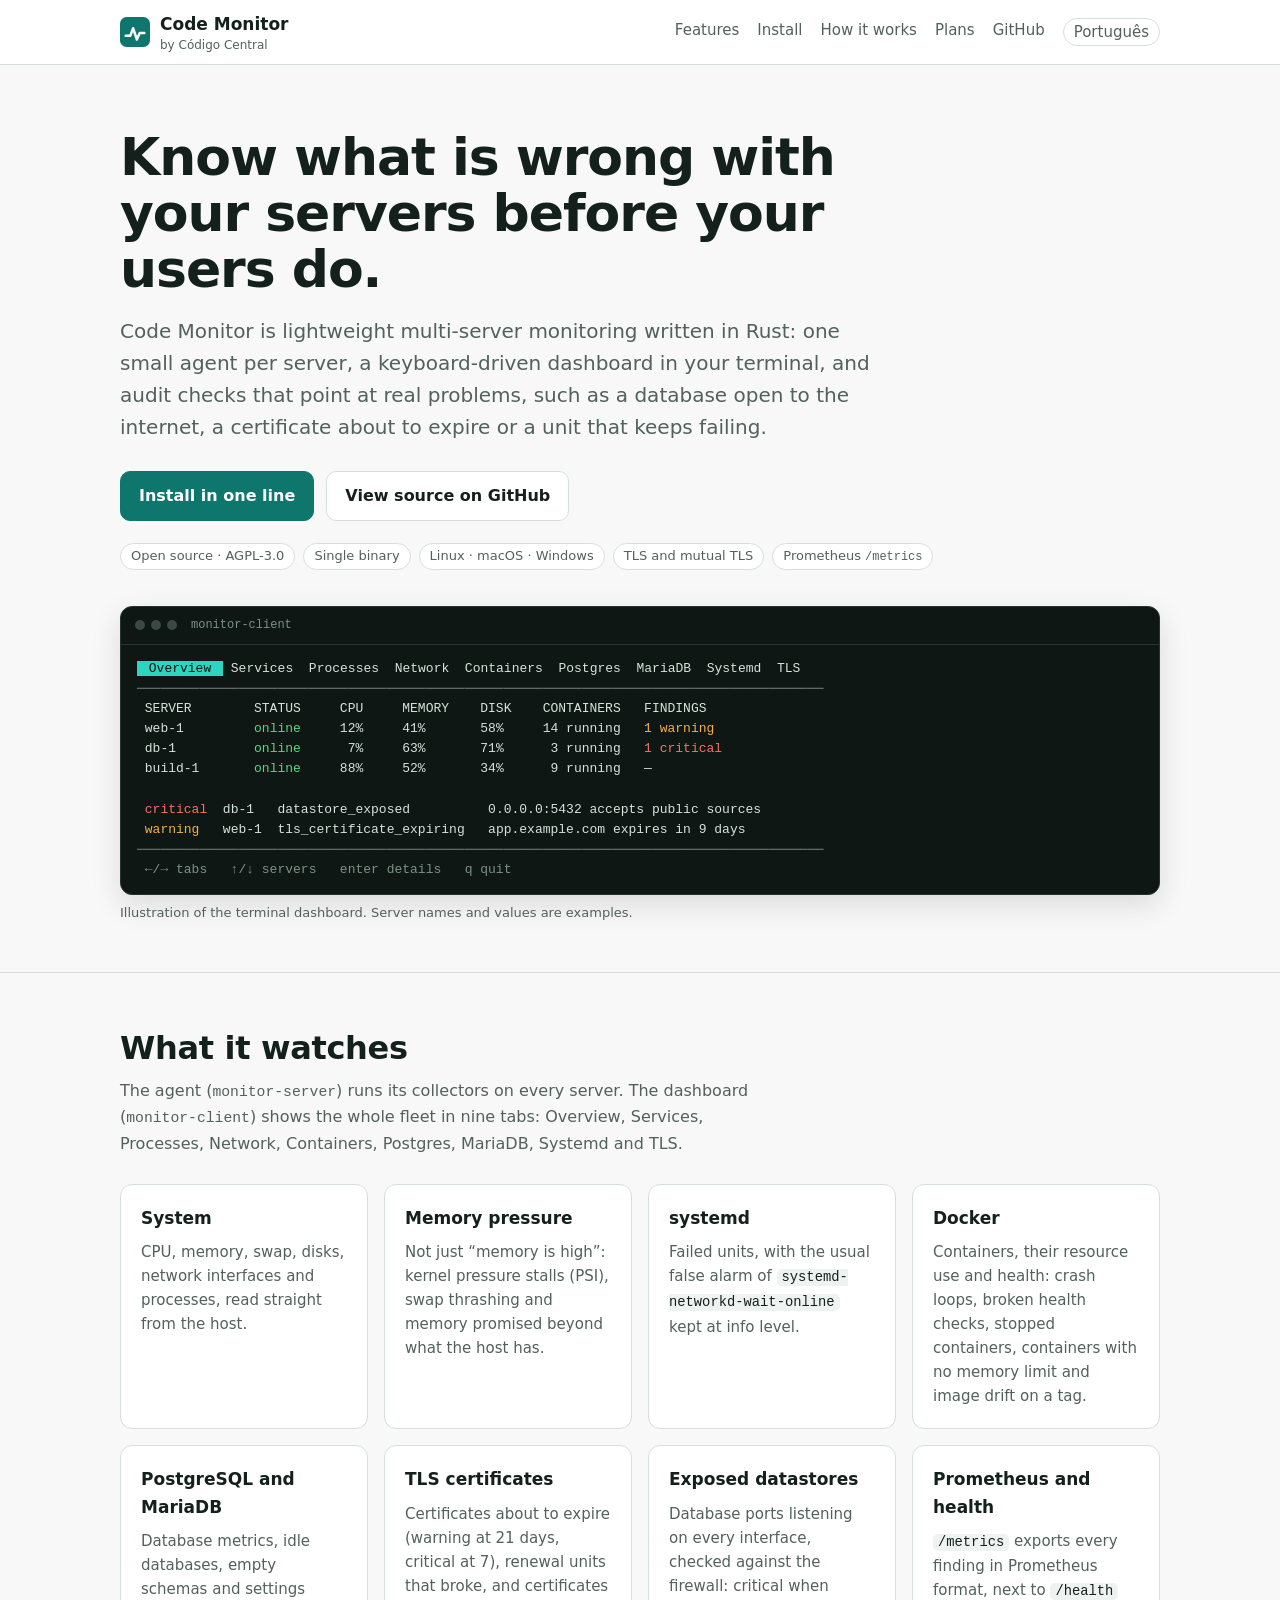
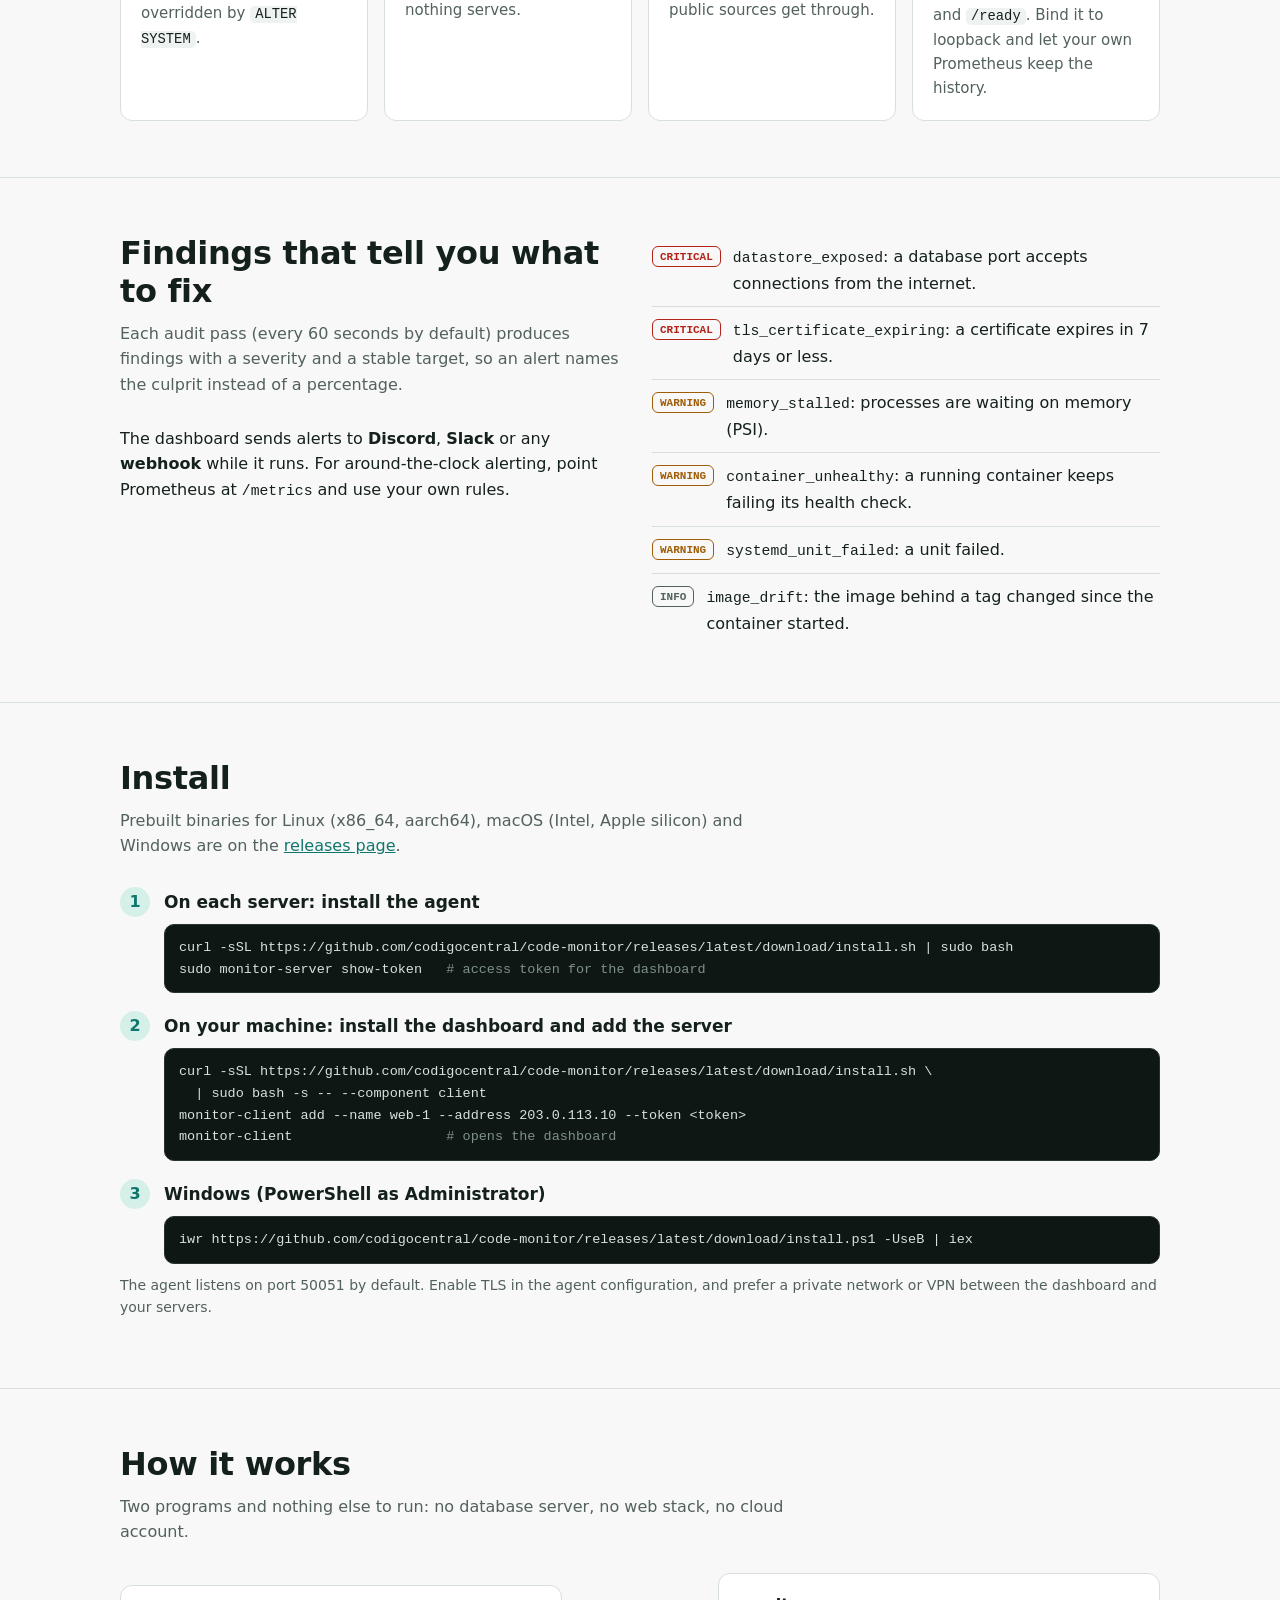
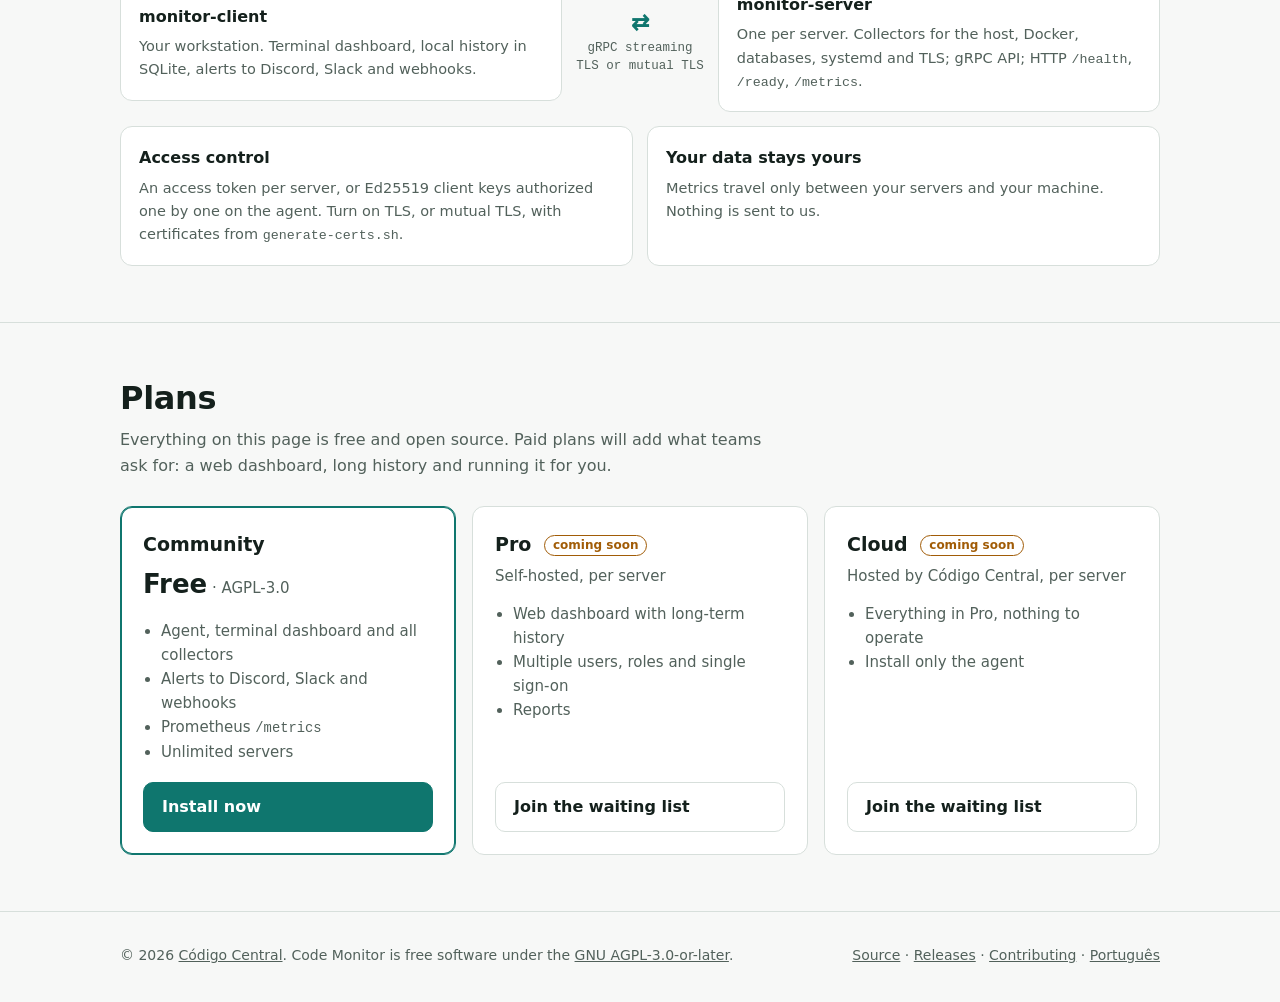
==== site/index.html @ 9bd87743 "Sync from internal repository (8654f17)" ====
<!doctype html>
<html lang="en">
<head>
<meta charset="utf-8">
<meta name="viewport" content="width=device-width, initial-scale=1">
<title>Code Monitor: lightweight server monitoring in Rust</title>
<meta name="description" content="One small Rust agent per server, a keyboard-driven dashboard in your terminal, and audit checks that point at real problems: exposed databases, expiring certificates, failed units, image drift. Open source under AGPL-3.0.">
<link rel="canonical" href="https://codemonitor.codigocentral.com.br/">
<link rel="alternate" hreflang="en" href="https://codemonitor.codigocentral.com.br/">
<link rel="alternate" hreflang="pt-BR" href="https://codemonitor.codigocentral.com.br/pt/">
<meta property="og:title" content="Code Monitor">
<meta property="og:description" content="Lightweight multi-server monitoring built in Rust. Open source (AGPL-3.0).">
<meta property="og:url" content="https://codemonitor.codigocentral.com.br/">
<meta name="color-scheme" content="light dark">
<link rel="icon" href="data:image/svg+xml,%3Csvg xmlns='http://www.w3.org/2000/svg' viewBox='0 0 32 32'%3E%3Crect width='32' height='32' rx='7' fill='%230f766e'/%3E%3Cpath d='M6 20h5l3-8 4 12 3-7h5' fill='none' stroke='white' stroke-width='2.6' stroke-linecap='round' stroke-linejoin='round'/%3E%3C/svg%3E">
<style>
:root{
  --bg:#f7f8f7;--surface:#ffffff;--surface-2:#eef2f0;--text:#14201c;--muted:#52615b;
  --line:#d7dfdb;--accent:#0f766e;--accent-ink:#ffffff;--accent-soft:#d5efe9;
  --warn:#a15c07;--crit:#b42318;--ok:#15803d;
  --term-bg:#0f1714;--term-text:#d5e3dc;--term-dim:#7d9188;--term-line:#26352f;
  --radius:12px;--max:1080px;
  --mono:ui-monospace,"SFMono-Regular","JetBrains Mono","Cascadia Code",Menlo,Consolas,monospace;
  --sans:system-ui,-apple-system,"Segoe UI",Roboto,"Helvetica Neue",Arial,sans-serif;
}
@media (prefers-color-scheme:dark){
  :root{
    --bg:#0c1210;--surface:#121b18;--surface-2:#17221e;--text:#e3ece8;--muted:#9aaba4;
    --line:#26332e;--accent:#2dd4bf;--accent-ink:#06201b;--accent-soft:#123630;
    --warn:#f5b04a;--crit:#f97066;--ok:#4ade80;
    --term-bg:#070b0a;--term-line:#1d2925;
  }
}
*{box-sizing:border-box}
html{scroll-behavior:smooth}
@media (prefers-reduced-motion:reduce){html{scroll-behavior:auto}}
body{margin:0;background:var(--bg);color:var(--text);font:16px/1.6 var(--sans);-webkit-font-smoothing:antialiased}
a{color:var(--accent)}
a:focus-visible,button:focus-visible{outline:3px solid var(--accent);outline-offset:3px;border-radius:6px}
.skip{position:absolute;left:-9999px}
.skip:focus{left:16px;top:12px;background:var(--surface);padding:8px 12px;border-radius:8px;z-index:10}
.wrap{max-width:var(--max);margin:0 auto;padding:0 20px}
header.top{border-bottom:1px solid var(--line);background:var(--surface)}
header.top .wrap{display:flex;align-items:center;gap:20px;min-height:64px;flex-wrap:wrap}
.brand{display:flex;align-items:center;gap:10px;font-weight:700;color:var(--text);text-decoration:none;font-size:17px}
.brand svg{flex:none}
.brand small{display:block;font-weight:500;color:var(--muted);font-size:12px;line-height:1.2}
nav.main{margin-left:auto;display:flex;gap:18px;flex-wrap:wrap;font-size:15px}
nav.main a{color:var(--muted);text-decoration:none}
nav.main a:hover{color:var(--text)}
nav.main a.lang{border:1px solid var(--line);border-radius:999px;padding:1px 10px}
.hero{padding-top:64px;padding-bottom:40px}
.hero h1{font-size:clamp(32px,5.2vw,52px);line-height:1.08;letter-spacing:-.02em;margin:0 0 18px;max-width:21ch}
.hero p.lead{font-size:clamp(17px,2.1vw,20px);color:var(--muted);max-width:60ch;margin:0 0 28px}
.cta{display:flex;gap:12px;flex-wrap:wrap;margin-bottom:22px}
.btn{display:inline-flex;align-items:center;gap:8px;padding:11px 18px;border-radius:10px;font-weight:600;text-decoration:none;border:1px solid var(--line);color:var(--text);background:var(--surface)}
.btn.primary{background:var(--accent);border-color:var(--accent);color:var(--accent-ink)}
.chips{display:flex;gap:8px;flex-wrap:wrap;list-style:none;padding:0;margin:0}
.chips li{font-size:13px;color:var(--muted);border:1px solid var(--line);border-radius:999px;padding:2px 10px;background:var(--surface)}
.term{background:var(--term-bg);color:var(--term-text);border-radius:var(--radius);border:1px solid var(--term-line);font:13px/1.55 var(--mono);overflow:hidden;margin:36px 0 8px;box-shadow:0 10px 30px rgba(0,0,0,.12)}
.term .bar{display:flex;gap:6px;align-items:center;padding:9px 14px;border-bottom:1px solid var(--term-line);color:var(--term-dim);font-size:12px}
.term .bar i{width:10px;height:10px;border-radius:50%;background:#3a4943;display:inline-block}
.term .bar span{margin-left:8px}
.term pre{margin:0;padding:14px 16px;overflow-x:auto;white-space:pre}
.term .t-on{color:#0c1210;background:#2dd4bf;padding:0 4px}
.term .t-dim{color:var(--term-dim)}
.term .t-ok{color:#4ade80}.term .t-warn{color:#f5b04a}.term .t-crit{color:#f97066}
.caption{font-size:13px;color:var(--muted);margin:0 0 8px}
section{padding:56px 0;border-top:1px solid var(--line)}
section h2{font-size:clamp(24px,3.2vw,32px);line-height:1.2;margin:0 0 10px;letter-spacing:-.01em}
section p.intro{color:var(--muted);max-width:66ch;margin:0 0 28px}
.grid{display:grid;grid-template-columns:repeat(auto-fit,minmax(230px,1fr));gap:16px}
.card{background:var(--surface);border:1px solid var(--line);border-radius:var(--radius);padding:20px}
.card h3{margin:0 0 8px;font-size:17px}
.card p{margin:0;color:var(--muted);font-size:15px}
.card ul{margin:8px 0 0;padding-left:18px;color:var(--muted);font-size:15px}
code,kbd{font-family:var(--mono);font-size:.92em}
.card code{background:var(--surface-2);padding:1px 5px;border-radius:5px;color:var(--text)}
.two{display:grid;grid-template-columns:1fr 1fr;gap:24px;align-items:start}
@media (max-width:820px){.two{grid-template-columns:1fr}}
.list{margin:0;padding:0;list-style:none}
.list li{padding:10px 0;border-bottom:1px solid var(--line);display:flex;gap:12px}
.list li:last-child{border-bottom:0}
.sev{flex:none;font:600 11px/1.9 var(--mono);text-transform:uppercase;border-radius:6px;padding:0 7px;height:21px;margin-top:2px}
.sev.c{color:var(--crit);border:1px solid currentColor}
.sev.w{color:var(--warn);border:1px solid currentColor}
.sev.i{color:var(--muted);border:1px solid currentColor}
.steps{counter-reset:s;list-style:none;margin:0;padding:0;display:grid;gap:18px}
.steps li{counter-increment:s;position:relative;padding-left:44px;min-width:0}
.grid>*,.two>*,.arch>*,.plans>*{min-width:0}
.code,.term{max-width:100%}
.steps li::before{content:counter(s);position:absolute;left:0;top:0;width:30px;height:30px;border-radius:50%;background:var(--accent-soft);color:var(--accent);font-weight:700;display:grid;place-items:center}
.steps h3{margin:2px 0 8px;font-size:17px}
.code{background:var(--term-bg);color:var(--term-text);border-radius:10px;padding:12px 14px;font:13.5px/1.6 var(--mono);overflow-x:auto;white-space:pre;margin:0;border:1px solid var(--term-line)}
.code .c{color:var(--term-dim)}
.note{font-size:14px;color:var(--muted);margin-top:10px}
.arch{display:grid;grid-template-columns:1fr auto 1fr;gap:14px;align-items:center}
.arch .box{background:var(--surface);border:1px solid var(--line);border-radius:var(--radius);padding:18px}
.arch .box h3{margin:0 0 6px;font-size:16px}
.arch .box p{margin:0;color:var(--muted);font-size:14.5px}
.arch .wire{text-align:center;color:var(--muted);font:12.5px/1.4 var(--mono)}
.arch .wire b{display:block;font-size:22px;color:var(--accent)}
.arch .side{grid-column:1/-1;display:grid;grid-template-columns:1fr 1fr;gap:14px}
@media (max-width:760px){.arch{grid-template-columns:1fr}.arch .wire b{transform:rotate(90deg)}.arch .side{grid-template-columns:1fr}}
.plans{display:grid;grid-template-columns:repeat(auto-fit,minmax(250px,1fr));gap:16px}
.plan{background:var(--surface);border:1px solid var(--line);border-radius:var(--radius);padding:22px;display:flex;flex-direction:column}
.plan.free{border-color:var(--accent);box-shadow:inset 0 0 0 1px var(--accent)}
.plan h3{margin:0;font-size:19px}
.plan .price{font-size:15px;color:var(--muted);margin:4px 0 14px}
.plan .price strong{font-size:26px;color:var(--text)}
.plan ul{margin:0 0 18px;padding-left:18px;color:var(--muted);font-size:15px;flex:1}
.plan .soon{display:inline-block;font-size:12px;font-weight:600;color:var(--warn);border:1px solid currentColor;border-radius:999px;padding:0 8px;margin-left:6px;vertical-align:middle}
footer{border-top:1px solid var(--line);padding:32px 0 48px;color:var(--muted);font-size:14px}
footer .wrap{display:flex;gap:18px;flex-wrap:wrap;justify-content:space-between}
footer a{color:var(--muted)}
</style>
</head>
<body>
<a class="skip" href="#main">Skip to content</a>
<header class="top">
  <div class="wrap">
    <a class="brand" href="./" aria-label="Code Monitor home">
      <svg width="30" height="30" viewBox="0 0 32 32" aria-hidden="true"><rect width="32" height="32" rx="7" fill="#0f766e"/><path d="M6 20h5l3-8 4 12 3-7h5" fill="none" stroke="#fff" stroke-width="2.6" stroke-linecap="round" stroke-linejoin="round"/></svg>
      <span>Code Monitor<small>by Código Central</small></span>
    </a>
    <nav class="main" aria-label="Main">
      <a href="#features">Features</a>
      <a href="#install">Install</a>
      <a href="#architecture">How it works</a>
      <a href="#plans">Plans</a>
      <a href="https://github.com/codigocentral/code-monitor">GitHub</a>
      <a class="lang" href="pt/" hreflang="pt-BR" lang="pt-BR">Português</a>
    </nav>
  </div>
</header>

<main id="main">
<div class="wrap hero">
  <h1>Know what is wrong with your servers before your users do.</h1>
  <p class="lead">Code Monitor is lightweight multi-server monitoring written in Rust: one small agent per server, a keyboard-driven dashboard in your terminal, and audit checks that point at real problems, such as a database open to the internet, a certificate about to expire or a unit that keeps failing.</p>
  <div class="cta">
    <a class="btn primary" href="#install">Install in one line</a>
    <a class="btn" href="https://github.com/codigocentral/code-monitor">View source on GitHub</a>
  </div>
  <ul class="chips" aria-label="At a glance">
    <li>Open source · AGPL-3.0</li>
    <li>Single binary</li>
    <li>Linux · macOS · Windows</li>
    <li>TLS and mutual TLS</li>
    <li>Prometheus <code>/metrics</code></li>
  </ul>

  <figure class="term" aria-labelledby="tui-cap">
    <div class="bar" aria-hidden="true"><i></i><i></i><i></i><span>monitor-client</span></div>
<pre aria-hidden="true"><span class="t-on"> Overview </span> Services  Processes  Network  Containers  Postgres  MariaDB  Systemd  TLS
<span class="t-dim">────────────────────────────────────────────────────────────────────────────────────────</span>
 SERVER        STATUS     CPU     MEMORY    DISK    CONTAINERS   FINDINGS
 web-1         <span class="t-ok">online</span>     12%     41%       58%     14 running   <span class="t-warn">1 warning</span>
 db-1          <span class="t-ok">online</span>      7%     63%       71%      3 running   <span class="t-crit">1 critical</span>
 build-1       <span class="t-ok">online</span>     88%     52%       34%      9 running   —

 <span class="t-crit">critical</span>  db-1   datastore_exposed          0.0.0.0:5432 accepts public sources
 <span class="t-warn">warning </span>  web-1  tls_certificate_expiring   app.example.com expires in 9 days
<span class="t-dim">────────────────────────────────────────────────────────────────────────────────────────</span>
<span class="t-dim"> ←/→ tabs   ↑/↓ servers   enter details   q quit</span></pre>
  </figure>
  <p class="caption" id="tui-cap">Illustration of the terminal dashboard. Server names and values are examples.</p>
</div>

<section id="features">
  <div class="wrap">
    <h2>What it watches</h2>
    <p class="intro">The agent (<code>monitor-server</code>) runs its collectors on every server. The dashboard (<code>monitor-client</code>) shows the whole fleet in nine tabs: Overview, Services, Processes, Network, Containers, Postgres, MariaDB, Systemd and TLS.</p>
    <div class="grid">
      <div class="card"><h3>System</h3><p>CPU, memory, swap, disks, network interfaces and processes, read straight from the host.</p></div>
      <div class="card"><h3>Memory pressure</h3><p>Not just “memory is high”: kernel pressure stalls (PSI), swap thrashing and memory promised beyond what the host has.</p></div>
      <div class="card"><h3>systemd</h3><p>Failed units, with the usual false alarm of <code>systemd-networkd-wait-online</code> kept at info level.</p></div>
      <div class="card"><h3>Docker</h3><p>Containers, their resource use and health: crash loops, broken health checks, stopped containers, containers with no memory limit and image drift on a tag.</p></div>
      <div class="card"><h3>PostgreSQL and MariaDB</h3><p>Database metrics, idle databases, empty schemas and settings overridden by <code>ALTER SYSTEM</code>.</p></div>
      <div class="card"><h3>TLS certificates</h3><p>Certificates about to expire (warning at 21 days, critical at 7), renewal units that broke, and certificates nothing serves.</p></div>
      <div class="card"><h3>Exposed datastores</h3><p>Database ports listening on every interface, checked against the firewall: critical when public sources get through.</p></div>
      <div class="card"><h3>Prometheus and health</h3><p><code>/metrics</code> exports every finding in Prometheus format, next to <code>/health</code> and <code>/ready</code>. Bind it to loopback and let your own Prometheus keep the history.</p></div>
    </div>
  </div>
</section>

<section id="alerts">
  <div class="wrap two">
    <div>
      <h2>Findings that tell you what to fix</h2>
      <p class="intro">Each audit pass (every 60 seconds by default) produces findings with a severity and a stable target, so an alert names the culprit instead of a percentage.</p>
      <p>The dashboard sends alerts to <strong>Discord</strong>, <strong>Slack</strong> or any <strong>webhook</strong> while it runs. For around-the-clock alerting, point Prometheus at <code>/metrics</code> and use your own rules.</p>
    </div>
    <ul class="list" aria-label="Example findings">
      <li><span class="sev c">critical</span><span><code>datastore_exposed</code>: a database port accepts connections from the internet.</span></li>
      <li><span class="sev c">critical</span><span><code>tls_certificate_expiring</code>: a certificate expires in 7 days or less.</span></li>
      <li><span class="sev w">warning</span><span><code>memory_stalled</code>: processes are waiting on memory (PSI).</span></li>
      <li><span class="sev w">warning</span><span><code>container_unhealthy</code>: a running container keeps failing its health check.</span></li>
      <li><span class="sev w">warning</span><span><code>systemd_unit_failed</code>: a unit failed.</span></li>
      <li><span class="sev i">info</span><span><code>image_drift</code>: the image behind a tag changed since the container started.</span></li>
    </ul>
  </div>
</section>

<section id="install">
  <div class="wrap">
    <h2>Install</h2>
    <p class="intro">Prebuilt binaries for Linux (x86_64, aarch64), macOS (Intel, Apple silicon) and Windows are on the <a href="https://github.com/codigocentral/code-monitor/releases/latest">releases page</a>.</p>
    <ol class="steps">
      <li>
        <h3>On each server: install the agent</h3>
<pre class="code">curl -sSL https://github.com/codigocentral/code-monitor/releases/latest/download/install.sh | sudo bash
sudo monitor-server show-token   <span class="c"># access token for the dashboard</span></pre>
      </li>
      <li>
        <h3>On your machine: install the dashboard and add the server</h3>
<pre class="code">curl -sSL https://github.com/codigocentral/code-monitor/releases/latest/download/install.sh \
  | sudo bash -s -- --component client
monitor-client add --name web-1 --address 203.0.113.10 --token &lt;token&gt;
monitor-client                   <span class="c"># opens the dashboard</span></pre>
      </li>
      <li>
        <h3>Windows (PowerShell as Administrator)</h3>
<pre class="code">iwr https://github.com/codigocentral/code-monitor/releases/latest/download/install.ps1 -UseB | iex</pre>
      </li>
    </ol>
    <p class="note">The agent listens on port 50051 by default. Enable TLS in the agent configuration, and prefer a private network or VPN between the dashboard and your servers.</p>
  </div>
</section>

<section id="architecture">
  <div class="wrap">
    <h2>How it works</h2>
    <p class="intro">Two programs and nothing else to run: no database server, no web stack, no cloud account.</p>
    <div class="arch">
      <div class="box"><h3>monitor-client</h3><p>Your workstation. Terminal dashboard, local history in SQLite, alerts to Discord, Slack and webhooks.</p></div>
      <div class="wire" aria-hidden="true"><b>⇄</b>gRPC streaming<br>TLS or mutual TLS</div>
      <div class="box"><h3>monitor-server</h3><p>One per server. Collectors for the host, Docker, databases, systemd and TLS; gRPC API; HTTP <code>/health</code>, <code>/ready</code>, <code>/metrics</code>.</p></div>
      <div class="side">
        <div class="box"><h3>Access control</h3><p>An access token per server, or Ed25519 client keys authorized one by one on the agent. Turn on TLS, or mutual TLS, with certificates from <code>generate-certs.sh</code>.</p></div>
        <div class="box"><h3>Your data stays yours</h3><p>Metrics travel only between your servers and your machine. Nothing is sent to us.</p></div>
      </div>
    </div>
  </div>
</section>

<section id="plans">
  <div class="wrap">
    <h2>Plans</h2>
    <p class="intro">Everything on this page is free and open source. Paid plans will add what teams ask for: a web dashboard, long history and running it for you.</p>
    <div class="plans">
      <div class="plan free">
        <h3>Community</h3>
        <p class="price"><strong>Free</strong> · AGPL-3.0</p>
        <ul>
          <li>Agent, terminal dashboard and all collectors</li>
          <li>Alerts to Discord, Slack and webhooks</li>
          <li>Prometheus <code>/metrics</code></li>
          <li>Unlimited servers</li>
        </ul>
        <a class="btn primary" href="#install">Install now</a>
      </div>
      <div class="plan">
        <h3>Pro <span class="soon">coming soon</span></h3>
        <p class="price">Self-hosted, per server</p>
        <ul>
          <li>Web dashboard with long-term history</li>
          <li>Multiple users, roles and single sign-on</li>
          <li>Reports</li>
        </ul>
        <a class="btn" href="mailto:contato@codigocentral.com.br?subject=Code%20Monitor%20Pro%20%E2%80%94%20waiting%20list">Join the waiting list</a>
      </div>
      <div class="plan">
        <h3>Cloud <span class="soon">coming soon</span></h3>
        <p class="price">Hosted by Código Central, per server</p>
        <ul>
          <li>Everything in Pro, nothing to operate</li>
          <li>Install only the agent</li>
        </ul>
        <a class="btn" href="mailto:contato@codigocentral.com.br?subject=Code%20Monitor%20Cloud%20%E2%80%94%20waiting%20list">Join the waiting list</a>
      </div>
    </div>
  </div>
</section>
</main>

<footer>
  <div class="wrap">
    <span>© 2026 <a href="https://www.codigocentral.com.br">Código Central</a>. Code Monitor is free software under the <a href="https://github.com/codigocentral/code-monitor/blob/main/LICENSE">GNU AGPL-3.0-or-later</a>.</span>
    <span><a href="https://github.com/codigocentral/code-monitor">Source</a> · <a href="https://github.com/codigocentral/code-monitor/releases">Releases</a> · <a href="https://github.com/codigocentral/code-monitor/blob/main/CONTRIBUTING.md">Contributing</a> · <a href="pt/" hreflang="pt-BR" lang="pt-BR">Português</a></span>
  </div>
</footer>
</body>
</html>
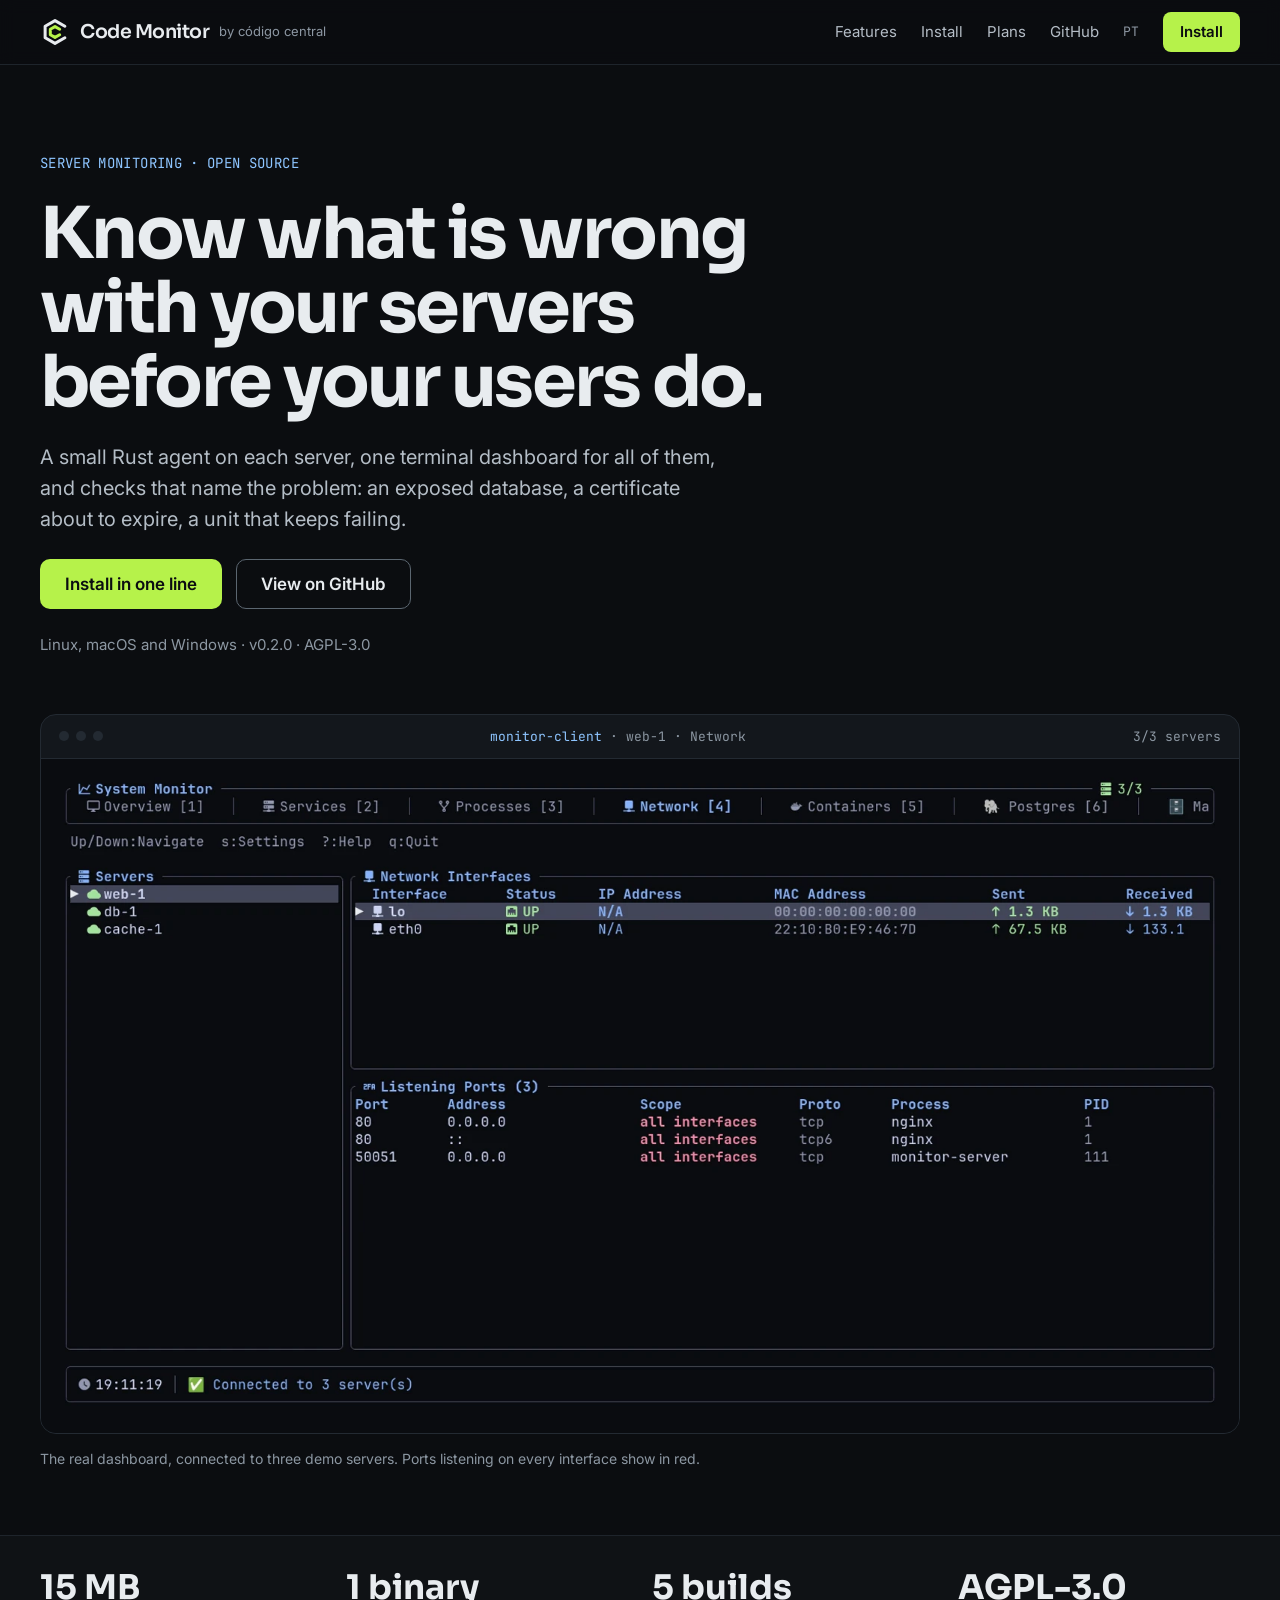
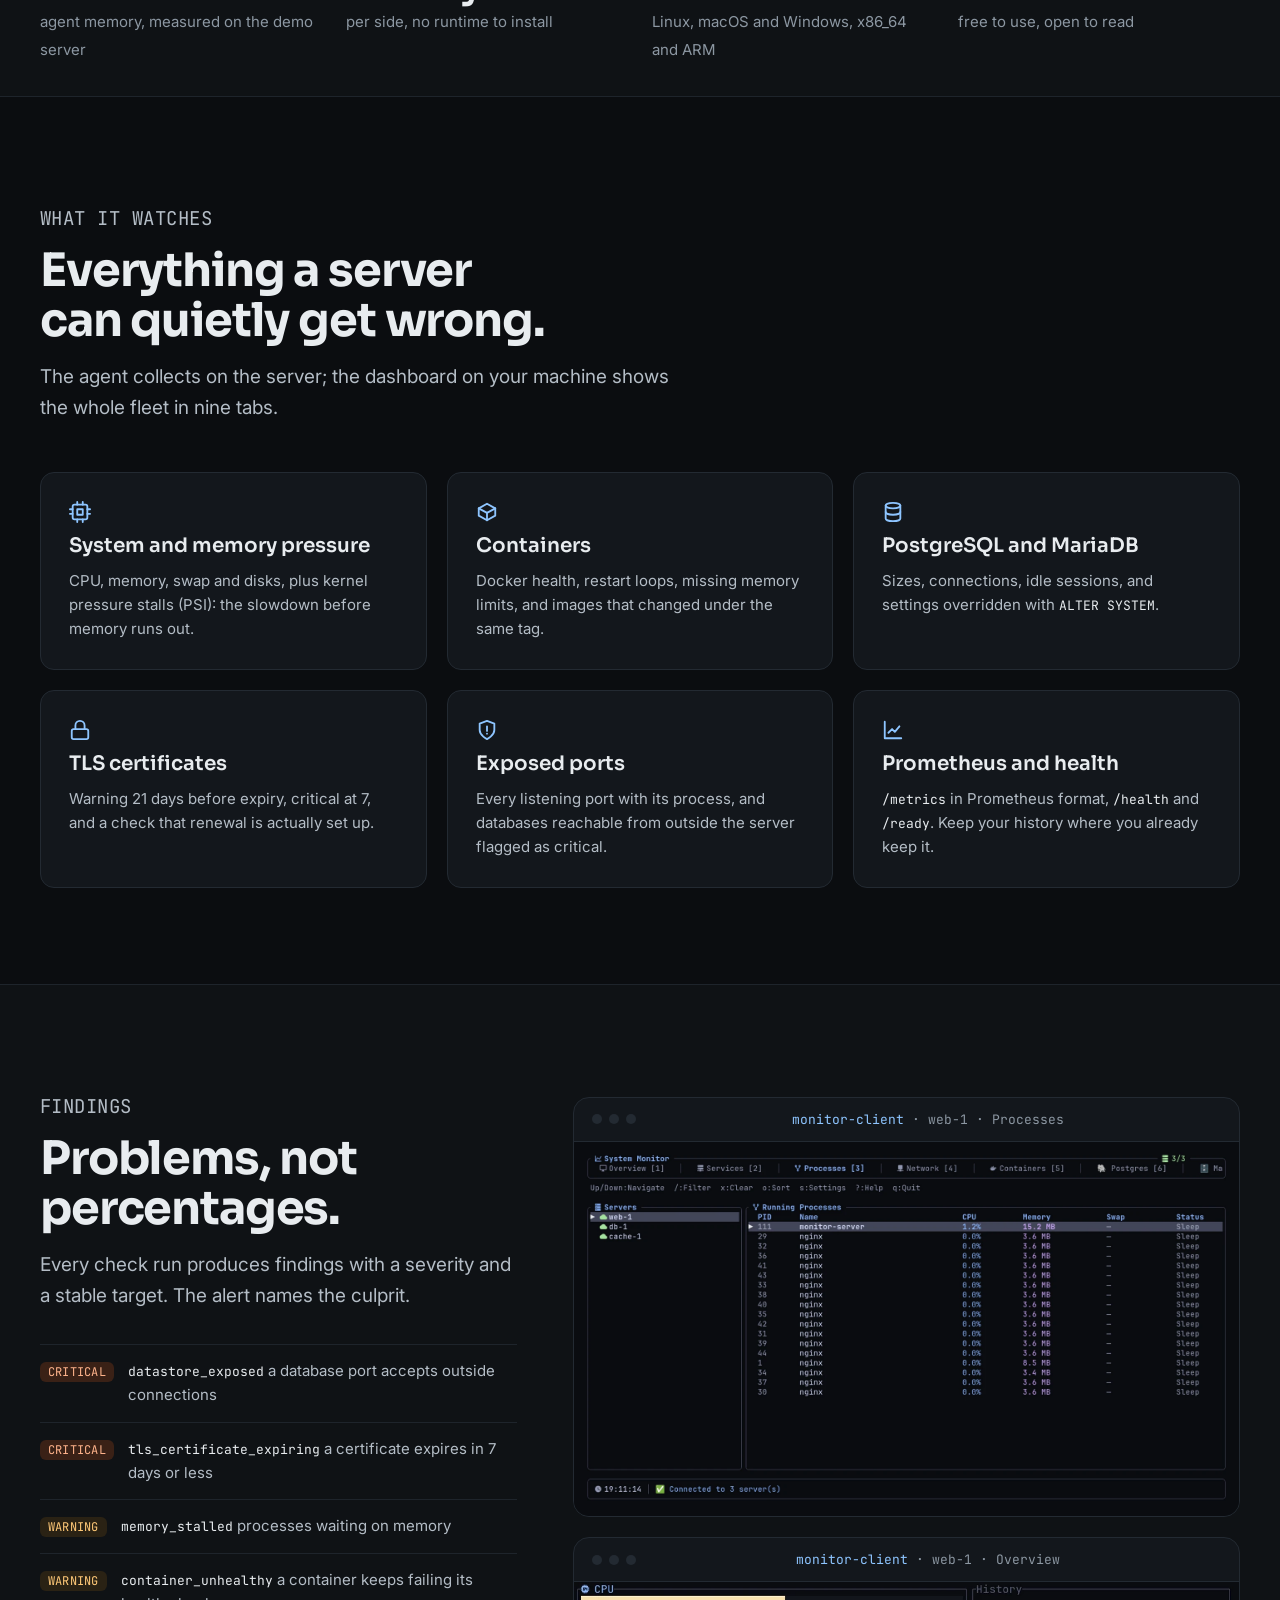
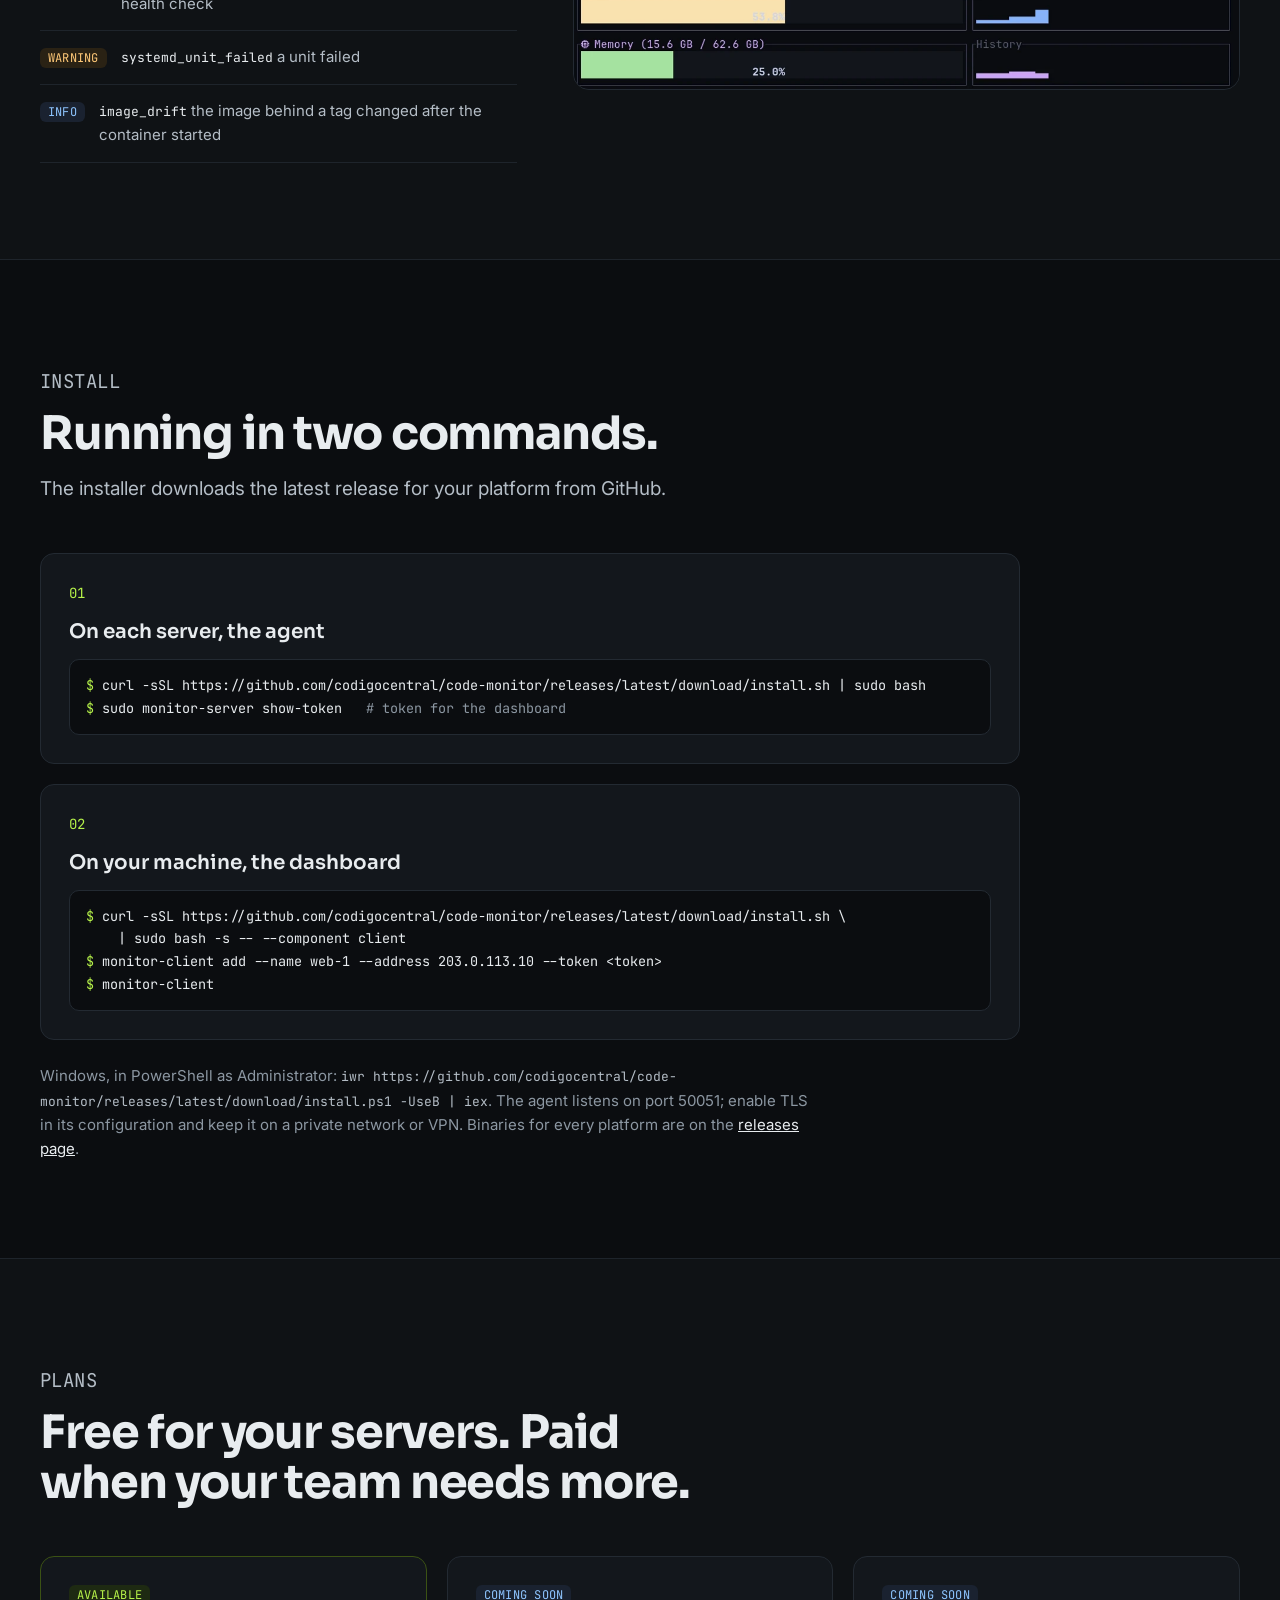
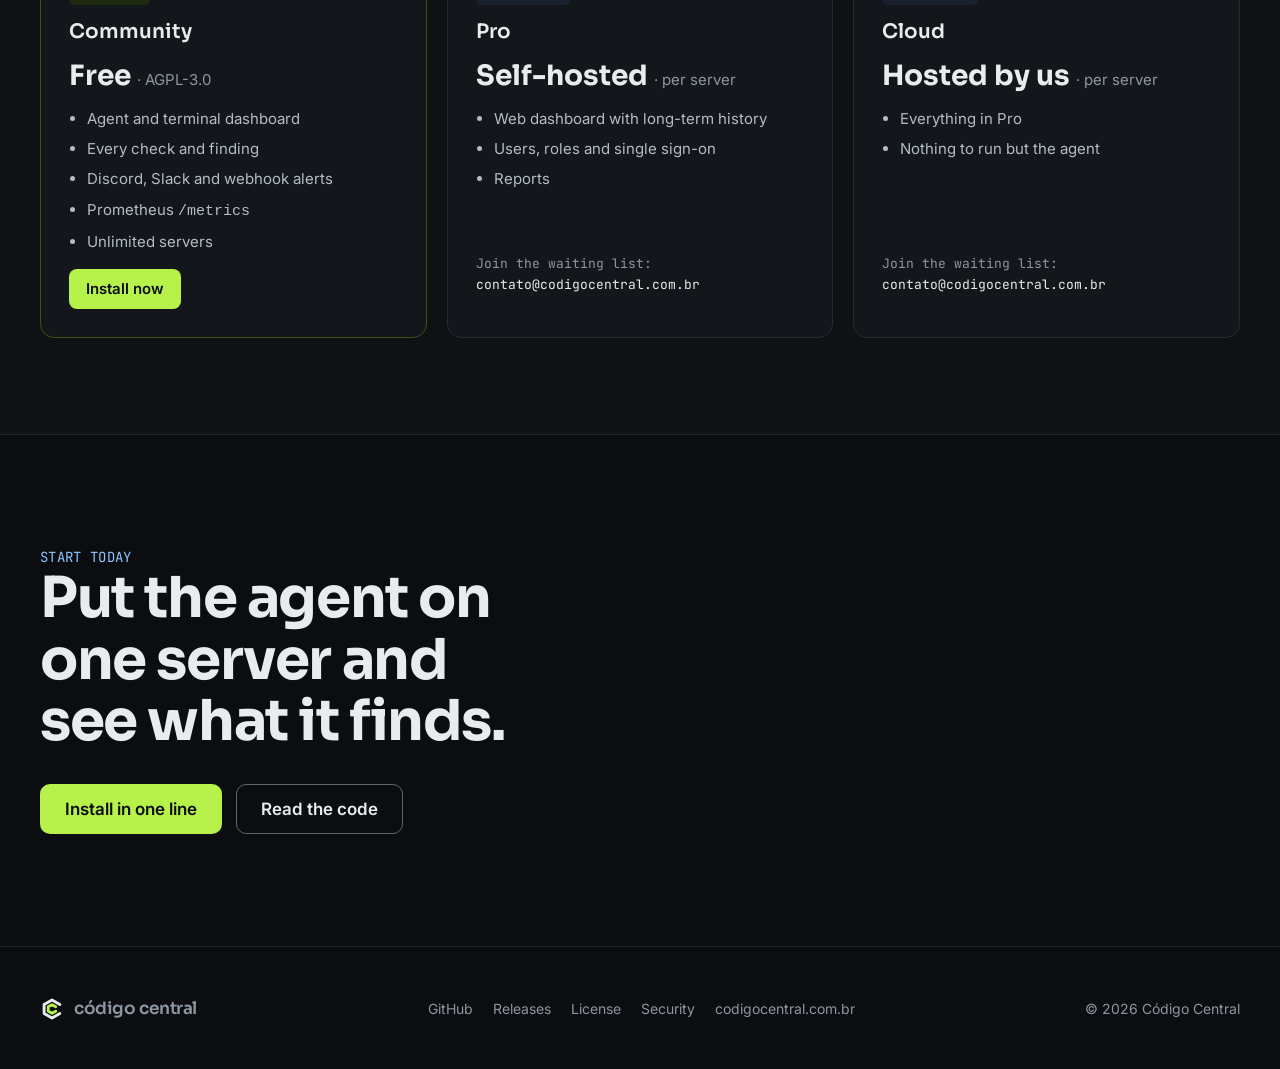
==== commit 6e3ed395: "Sync from internal repository (e469ba3)" ====
--- a/site/index.html
+++ b/site/index.html
@@ -2,293 +2,237 @@
 <html lang="en">
 <head>
 <meta charset="utf-8">
-<meta name="viewport" content="width=device-width, initial-scale=1">
-<title>Code Monitor: lightweight server monitoring in Rust</title>
-<meta name="description" content="One small Rust agent per server, a keyboard-driven dashboard in your terminal, and audit checks that point at real problems: exposed databases, expiring certificates, failed units, image drift. Open source under AGPL-3.0.">
+<meta name="viewport" content="width=device-width, initial-scale=1, viewport-fit=cover">
+<title>Code Monitor · Lightweight server monitoring in Rust</title>
+<meta name="description" content="Know what is wrong with your servers before your users do. One small agent per server, a terminal dashboard, and checks that point at real problems. Open source, AGPL-3.0.">
 <link rel="canonical" href="https://codemonitor.codigocentral.com.br/">
 <link rel="alternate" hreflang="en" href="https://codemonitor.codigocentral.com.br/">
 <link rel="alternate" hreflang="pt-BR" href="https://codemonitor.codigocentral.com.br/pt/">
+<meta property="og:type" content="website">
+<meta property="og:url" content="https://codemonitor.codigocentral.com.br/">
 <meta property="og:title" content="Code Monitor">
-<meta property="og:description" content="Lightweight multi-server monitoring built in Rust. Open source (AGPL-3.0).">
-<meta property="og:url" content="https://codemonitor.codigocentral.com.br/">
-<meta name="color-scheme" content="light dark">
-<link rel="icon" href="data:image/svg+xml,%3Csvg xmlns='http://www.w3.org/2000/svg' viewBox='0 0 32 32'%3E%3Crect width='32' height='32' rx='7' fill='%230f766e'/%3E%3Cpath d='M6 20h5l3-8 4 12 3-7h5' fill='none' stroke='white' stroke-width='2.6' stroke-linecap='round' stroke-linejoin='round'/%3E%3C/svg%3E">
-<style>
-:root{
-  --bg:#f7f8f7;--surface:#ffffff;--surface-2:#eef2f0;--text:#14201c;--muted:#52615b;
-  --line:#d7dfdb;--accent:#0f766e;--accent-ink:#ffffff;--accent-soft:#d5efe9;
-  --warn:#a15c07;--crit:#b42318;--ok:#15803d;
-  --term-bg:#0f1714;--term-text:#d5e3dc;--term-dim:#7d9188;--term-line:#26352f;
-  --radius:12px;--max:1080px;
-  --mono:ui-monospace,"SFMono-Regular","JetBrains Mono","Cascadia Code",Menlo,Consolas,monospace;
-  --sans:system-ui,-apple-system,"Segoe UI",Roboto,"Helvetica Neue",Arial,sans-serif;
-}
-@media (prefers-color-scheme:dark){
-  :root{
-    --bg:#0c1210;--surface:#121b18;--surface-2:#17221e;--text:#e3ece8;--muted:#9aaba4;
-    --line:#26332e;--accent:#2dd4bf;--accent-ink:#06201b;--accent-soft:#123630;
-    --warn:#f5b04a;--crit:#f97066;--ok:#4ade80;
-    --term-bg:#070b0a;--term-line:#1d2925;
-  }
-}
-*{box-sizing:border-box}
-html{scroll-behavior:smooth}
-@media (prefers-reduced-motion:reduce){html{scroll-behavior:auto}}
-body{margin:0;background:var(--bg);color:var(--text);font:16px/1.6 var(--sans);-webkit-font-smoothing:antialiased}
-a{color:var(--accent)}
-a:focus-visible,button:focus-visible{outline:3px solid var(--accent);outline-offset:3px;border-radius:6px}
-.skip{position:absolute;left:-9999px}
-.skip:focus{left:16px;top:12px;background:var(--surface);padding:8px 12px;border-radius:8px;z-index:10}
-.wrap{max-width:var(--max);margin:0 auto;padding:0 20px}
-header.top{border-bottom:1px solid var(--line);background:var(--surface)}
-header.top .wrap{display:flex;align-items:center;gap:20px;min-height:64px;flex-wrap:wrap}
-.brand{display:flex;align-items:center;gap:10px;font-weight:700;color:var(--text);text-decoration:none;font-size:17px}
-.brand svg{flex:none}
-.brand small{display:block;font-weight:500;color:var(--muted);font-size:12px;line-height:1.2}
-nav.main{margin-left:auto;display:flex;gap:18px;flex-wrap:wrap;font-size:15px}
-nav.main a{color:var(--muted);text-decoration:none}
-nav.main a:hover{color:var(--text)}
-nav.main a.lang{border:1px solid var(--line);border-radius:999px;padding:1px 10px}
-.hero{padding-top:64px;padding-bottom:40px}
-.hero h1{font-size:clamp(32px,5.2vw,52px);line-height:1.08;letter-spacing:-.02em;margin:0 0 18px;max-width:21ch}
-.hero p.lead{font-size:clamp(17px,2.1vw,20px);color:var(--muted);max-width:60ch;margin:0 0 28px}
-.cta{display:flex;gap:12px;flex-wrap:wrap;margin-bottom:22px}
-.btn{display:inline-flex;align-items:center;gap:8px;padding:11px 18px;border-radius:10px;font-weight:600;text-decoration:none;border:1px solid var(--line);color:var(--text);background:var(--surface)}
-.btn.primary{background:var(--accent);border-color:var(--accent);color:var(--accent-ink)}
-.chips{display:flex;gap:8px;flex-wrap:wrap;list-style:none;padding:0;margin:0}
-.chips li{font-size:13px;color:var(--muted);border:1px solid var(--line);border-radius:999px;padding:2px 10px;background:var(--surface)}
-.term{background:var(--term-bg);color:var(--term-text);border-radius:var(--radius);border:1px solid var(--term-line);font:13px/1.55 var(--mono);overflow:hidden;margin:36px 0 8px;box-shadow:0 10px 30px rgba(0,0,0,.12)}
-.term .bar{display:flex;gap:6px;align-items:center;padding:9px 14px;border-bottom:1px solid var(--term-line);color:var(--term-dim);font-size:12px}
-.term .bar i{width:10px;height:10px;border-radius:50%;background:#3a4943;display:inline-block}
-.term .bar span{margin-left:8px}
-.term pre{margin:0;padding:14px 16px;overflow-x:auto;white-space:pre}
-.term .t-on{color:#0c1210;background:#2dd4bf;padding:0 4px}
-.term .t-dim{color:var(--term-dim)}
-.term .t-ok{color:#4ade80}.term .t-warn{color:#f5b04a}.term .t-crit{color:#f97066}
-.caption{font-size:13px;color:var(--muted);margin:0 0 8px}
-section{padding:56px 0;border-top:1px solid var(--line)}
-section h2{font-size:clamp(24px,3.2vw,32px);line-height:1.2;margin:0 0 10px;letter-spacing:-.01em}
-section p.intro{color:var(--muted);max-width:66ch;margin:0 0 28px}
-.grid{display:grid;grid-template-columns:repeat(auto-fit,minmax(230px,1fr));gap:16px}
-.card{background:var(--surface);border:1px solid var(--line);border-radius:var(--radius);padding:20px}
-.card h3{margin:0 0 8px;font-size:17px}
-.card p{margin:0;color:var(--muted);font-size:15px}
-.card ul{margin:8px 0 0;padding-left:18px;color:var(--muted);font-size:15px}
-code,kbd{font-family:var(--mono);font-size:.92em}
-.card code{background:var(--surface-2);padding:1px 5px;border-radius:5px;color:var(--text)}
-.two{display:grid;grid-template-columns:1fr 1fr;gap:24px;align-items:start}
-@media (max-width:820px){.two{grid-template-columns:1fr}}
-.list{margin:0;padding:0;list-style:none}
-.list li{padding:10px 0;border-bottom:1px solid var(--line);display:flex;gap:12px}
-.list li:last-child{border-bottom:0}
-.sev{flex:none;font:600 11px/1.9 var(--mono);text-transform:uppercase;border-radius:6px;padding:0 7px;height:21px;margin-top:2px}
-.sev.c{color:var(--crit);border:1px solid currentColor}
-.sev.w{color:var(--warn);border:1px solid currentColor}
-.sev.i{color:var(--muted);border:1px solid currentColor}
-.steps{counter-reset:s;list-style:none;margin:0;padding:0;display:grid;gap:18px}
-.steps li{counter-increment:s;position:relative;padding-left:44px;min-width:0}
-.grid>*,.two>*,.arch>*,.plans>*{min-width:0}
-.code,.term{max-width:100%}
-.steps li::before{content:counter(s);position:absolute;left:0;top:0;width:30px;height:30px;border-radius:50%;background:var(--accent-soft);color:var(--accent);font-weight:700;display:grid;place-items:center}
-.steps h3{margin:2px 0 8px;font-size:17px}
-.code{background:var(--term-bg);color:var(--term-text);border-radius:10px;padding:12px 14px;font:13.5px/1.6 var(--mono);overflow-x:auto;white-space:pre;margin:0;border:1px solid var(--term-line)}
-.code .c{color:var(--term-dim)}
-.note{font-size:14px;color:var(--muted);margin-top:10px}
-.arch{display:grid;grid-template-columns:1fr auto 1fr;gap:14px;align-items:center}
-.arch .box{background:var(--surface);border:1px solid var(--line);border-radius:var(--radius);padding:18px}
-.arch .box h3{margin:0 0 6px;font-size:16px}
-.arch .box p{margin:0;color:var(--muted);font-size:14.5px}
-.arch .wire{text-align:center;color:var(--muted);font:12.5px/1.4 var(--mono)}
-.arch .wire b{display:block;font-size:22px;color:var(--accent)}
-.arch .side{grid-column:1/-1;display:grid;grid-template-columns:1fr 1fr;gap:14px}
-@media (max-width:760px){.arch{grid-template-columns:1fr}.arch .wire b{transform:rotate(90deg)}.arch .side{grid-template-columns:1fr}}
-.plans{display:grid;grid-template-columns:repeat(auto-fit,minmax(250px,1fr));gap:16px}
-.plan{background:var(--surface);border:1px solid var(--line);border-radius:var(--radius);padding:22px;display:flex;flex-direction:column}
-.plan.free{border-color:var(--accent);box-shadow:inset 0 0 0 1px var(--accent)}
-.plan h3{margin:0;font-size:19px}
-.plan .price{font-size:15px;color:var(--muted);margin:4px 0 14px}
-.plan .price strong{font-size:26px;color:var(--text)}
-.plan ul{margin:0 0 18px;padding-left:18px;color:var(--muted);font-size:15px;flex:1}
-.plan .soon{display:inline-block;font-size:12px;font-weight:600;color:var(--warn);border:1px solid currentColor;border-radius:999px;padding:0 8px;margin-left:6px;vertical-align:middle}
-footer{border-top:1px solid var(--line);padding:32px 0 48px;color:var(--muted);font-size:14px}
-footer .wrap{display:flex;gap:18px;flex-wrap:wrap;justify-content:space-between}
-footer a{color:var(--muted)}
-</style>
+<meta property="og:description" content="Know what is wrong with your servers before your users do. Open source server monitoring in Rust.">
+<meta property="og:image" content="https://codemonitor.codigocentral.com.br/assets/og.png">
+<meta property="og:image:width" content="1200">
+<meta property="og:image:height" content="630">
+<meta name="twitter:card" content="summary_large_image">
+<meta name="theme-color" content="#0B0D10">
+<link rel="icon" href="assets/icon.svg" type="image/svg+xml">
+<link rel="preconnect" href="https://fonts.googleapis.com">
+<link rel="preconnect" href="https://fonts.gstatic.com" crossorigin>
+<link rel="stylesheet" href="https://fonts.googleapis.com/css2?family=Inter:wght@400;600&family=JetBrains+Mono:wght@400&family=Sora:wght@600;700&display=swap">
+<link rel="stylesheet" href="assets/site.css">
 </head>
 <body>
-<a class="skip" href="#main">Skip to content</a>
-<header class="top">
-  <div class="wrap">
-    <a class="brand" href="./" aria-label="Code Monitor home">
-      <svg width="30" height="30" viewBox="0 0 32 32" aria-hidden="true"><rect width="32" height="32" rx="7" fill="#0f766e"/><path d="M6 20h5l3-8 4 12 3-7h5" fill="none" stroke="#fff" stroke-width="2.6" stroke-linecap="round" stroke-linejoin="round"/></svg>
-      <span>Code Monitor<small>by Código Central</small></span>
+
+<header class="topo">
+  <div class="wrap">
+    <a class="marca" href="./" aria-label="Code Monitor home">
+      <svg viewBox="0 0 100 100" aria-hidden="true"><path d="M82.91 31 L50 12 L17.09 31 L17.09 69 L50 88 L82.91 69" fill="none" stroke-width="10" stroke-linejoin="round" stroke-linecap="round" stroke="#E8ECEF"/><path d="M65.59 41 L50 32 L34.41 41 L34.41 59 L50 68 L65.59 59" fill="none" stroke-width="10" stroke-linejoin="round" stroke-linecap="round" stroke="#B6F24A"/></svg>
+      Code Monitor <small>by código central</small>
     </a>
-    <nav class="main" aria-label="Main">
+    <nav class="nav" aria-label="Main">
       <a href="#features">Features</a>
       <a href="#install">Install</a>
-      <a href="#architecture">How it works</a>
       <a href="#plans">Plans</a>
       <a href="https://github.com/codigocentral/code-monitor">GitHub</a>
-      <a class="lang" href="pt/" hreflang="pt-BR" lang="pt-BR">Português</a>
+      <a class="idioma" href="pt/" hreflang="pt-BR" lang="pt-BR">PT</a>
+      <a class="botao botao--primario botao--compacto" href="#install">Install</a>
     </nav>
   </div>
 </header>
 
-<main id="main">
-<div class="wrap hero">
-  <h1>Know what is wrong with your servers before your users do.</h1>
-  <p class="lead">Code Monitor is lightweight multi-server monitoring written in Rust: one small agent per server, a keyboard-driven dashboard in your terminal, and audit checks that point at real problems, such as a database open to the internet, a certificate about to expire or a unit that keeps failing.</p>
-  <div class="cta">
-    <a class="btn primary" href="#install">Install in one line</a>
-    <a class="btn" href="https://github.com/codigocentral/code-monitor">View source on GitHub</a>
-  </div>
-  <ul class="chips" aria-label="At a glance">
-    <li>Open source · AGPL-3.0</li>
-    <li>Single binary</li>
-    <li>Linux · macOS · Windows</li>
-    <li>TLS and mutual TLS</li>
-    <li>Prometheus <code>/metrics</code></li>
-  </ul>
-
-  <figure class="term" aria-labelledby="tui-cap">
-    <div class="bar" aria-hidden="true"><i></i><i></i><i></i><span>monitor-client</span></div>
-<pre aria-hidden="true"><span class="t-on"> Overview </span> Services  Processes  Network  Containers  Postgres  MariaDB  Systemd  TLS
-<span class="t-dim">────────────────────────────────────────────────────────────────────────────────────────</span>
- SERVER        STATUS     CPU     MEMORY    DISK    CONTAINERS   FINDINGS
- web-1         <span class="t-ok">online</span>     12%     41%       58%     14 running   <span class="t-warn">1 warning</span>
- db-1          <span class="t-ok">online</span>      7%     63%       71%      3 running   <span class="t-crit">1 critical</span>
- build-1       <span class="t-ok">online</span>     88%     52%       34%      9 running   —
-
- <span class="t-crit">critical</span>  db-1   datastore_exposed          0.0.0.0:5432 accepts public sources
- <span class="t-warn">warning </span>  web-1  tls_certificate_expiring   app.example.com expires in 9 days
-<span class="t-dim">────────────────────────────────────────────────────────────────────────────────────────</span>
-<span class="t-dim"> ←/→ tabs   ↑/↓ servers   enter details   q quit</span></pre>
-  </figure>
-  <p class="caption" id="tui-cap">Illustration of the terminal dashboard. Server names and values are examples.</p>
-</div>
-
-<section id="features">
-  <div class="wrap">
-    <h2>What it watches</h2>
-    <p class="intro">The agent (<code>monitor-server</code>) runs its collectors on every server. The dashboard (<code>monitor-client</code>) shows the whole fleet in nine tabs: Overview, Services, Processes, Network, Containers, Postgres, MariaDB, Systemd and TLS.</p>
-    <div class="grid">
-      <div class="card"><h3>System</h3><p>CPU, memory, swap, disks, network interfaces and processes, read straight from the host.</p></div>
-      <div class="card"><h3>Memory pressure</h3><p>Not just “memory is high”: kernel pressure stalls (PSI), swap thrashing and memory promised beyond what the host has.</p></div>
-      <div class="card"><h3>systemd</h3><p>Failed units, with the usual false alarm of <code>systemd-networkd-wait-online</code> kept at info level.</p></div>
-      <div class="card"><h3>Docker</h3><p>Containers, their resource use and health: crash loops, broken health checks, stopped containers, containers with no memory limit and image drift on a tag.</p></div>
-      <div class="card"><h3>PostgreSQL and MariaDB</h3><p>Database metrics, idle databases, empty schemas and settings overridden by <code>ALTER SYSTEM</code>.</p></div>
-      <div class="card"><h3>TLS certificates</h3><p>Certificates about to expire (warning at 21 days, critical at 7), renewal units that broke, and certificates nothing serves.</p></div>
-      <div class="card"><h3>Exposed datastores</h3><p>Database ports listening on every interface, checked against the firewall: critical when public sources get through.</p></div>
-      <div class="card"><h3>Prometheus and health</h3><p><code>/metrics</code> exports every finding in Prometheus format, next to <code>/health</code> and <code>/ready</code>. Bind it to loopback and let your own Prometheus keep the history.</p></div>
-    </div>
-  </div>
-</section>
-
-<section id="alerts">
-  <div class="wrap two">
+<main>
+
+<section class="abertura">
+  <div class="wrap">
+    <div class="texto">
+      <p class="rotulo">Server monitoring · Open source</p>
+      <h1>Know what is wrong with your servers before your users do.</h1>
+      <p class="lead">A small Rust agent on each server, one terminal dashboard for all of them, and checks that name the problem: an exposed database, a certificate about to expire, a unit that keeps failing.</p>
+      <div class="botoes">
+        <a class="botao botao--primario" href="#install">Install in one line</a>
+        <a class="botao botao--secundario" href="https://github.com/codigocentral/code-monitor">View on GitHub</a>
+      </div>
+      <p class="nota">Linux, macOS and Windows · v0.2.0 · AGPL-3.0</p>
+    </div>
+    <figure class="janela">
+      <div class="janela__barra"><span class="janela__pontos" aria-hidden="true"><i></i><i></i><i></i></span><span><b>monitor-client</b> · web-1 · Network</span><span>3/3 servers</span></div>
+      <a href="assets/tui-network.webp"><img src="assets/tui-network.webp" width="1600" height="900" alt="The Code Monitor terminal dashboard on the Network tab for server web-1: two interfaces and three listening ports, the ones open on all interfaces flagged in red."></a>
+    </figure>
+    <p class="legenda">The real dashboard, connected to three demo servers. Ports listening on every interface show in red.</p>
+  </div>
+</section>
+
+<section class="secao--faixa" aria-label="Numbers">
+  <div class="wrap numeros">
+    <div class="numero"><b>15 MB</b><span>agent memory, measured on the demo server</span></div>
+    <div class="numero"><b>1 binary</b><span>per side, no runtime to install</span></div>
+    <div class="numero"><b>5 builds</b><span>Linux, macOS and Windows, x86_64 and ARM</span></div>
+    <div class="numero"><b>AGPL-3.0</b><span>free to use, open to read</span></div>
+  </div>
+</section>
+
+<section class="secao" id="features">
+  <div class="wrap">
+    <div class="cab">
+      <p class="rotulo">What it watches</p>
+      <h2>Everything a server can quietly get wrong.</h2>
+      <p>The agent collects on the server; the dashboard on your machine shows the whole fleet in nine tabs.</p>
+    </div>
+    <div class="grade">
+      <article class="card">
+        <svg viewBox="0 0 24 24" fill="none" stroke="currentColor" stroke-width="2" stroke-linecap="round" stroke-linejoin="round" aria-hidden="true"><rect x="4" y="4" width="16" height="16" rx="2"/><path d="M9 9h6v6H9z"/><path d="M9 1v3M15 1v3M9 20v3M15 20v3M20 9h3M20 14h3M1 9h3M1 14h3"/></svg>
+        <h3>System and memory pressure</h3>
+        <p>CPU, memory, swap and disks, plus kernel pressure stalls (PSI): the slowdown before memory runs out.</p>
+      </article>
+      <article class="card">
+        <svg viewBox="0 0 24 24" fill="none" stroke="currentColor" stroke-width="2" stroke-linecap="round" stroke-linejoin="round" aria-hidden="true"><path d="M21 8 12 3 3 8v8l9 5 9-5z"/><path d="M3 8l9 5 9-5M12 13v8"/></svg>
+        <h3>Containers</h3>
+        <p>Docker health, restart loops, missing memory limits, and images that changed under the same tag.</p>
+      </article>
+      <article class="card">
+        <svg viewBox="0 0 24 24" fill="none" stroke="currentColor" stroke-width="2" stroke-linecap="round" stroke-linejoin="round" aria-hidden="true"><ellipse cx="12" cy="5" rx="8" ry="3"/><path d="M4 5v14c0 1.7 3.6 3 8 3s8-1.3 8-3V5"/><path d="M4 12c0 1.7 3.6 3 8 3s8-1.3 8-3"/></svg>
+        <h3>PostgreSQL and MariaDB</h3>
+        <p>Sizes, connections, idle sessions, and settings overridden with <code>ALTER SYSTEM</code>.</p>
+      </article>
+      <article class="card">
+        <svg viewBox="0 0 24 24" fill="none" stroke="currentColor" stroke-width="2" stroke-linecap="round" stroke-linejoin="round" aria-hidden="true"><rect x="3" y="11" width="18" height="11" rx="2"/><path d="M7 11V7a5 5 0 0 1 10 0v4"/></svg>
+        <h3>TLS certificates</h3>
+        <p>Warning 21 days before expiry, critical at 7, and a check that renewal is actually set up.</p>
+      </article>
+      <article class="card">
+        <svg viewBox="0 0 24 24" fill="none" stroke="currentColor" stroke-width="2" stroke-linecap="round" stroke-linejoin="round" aria-hidden="true"><path d="M12 22s8-4 8-10V5l-8-3-8 3v7c0 6 8 10 8 10z"/><path d="M12 8v5M12 16h.01"/></svg>
+        <h3>Exposed ports</h3>
+        <p>Every listening port with its process, and databases reachable from outside the server flagged as critical.</p>
+      </article>
+      <article class="card">
+        <svg viewBox="0 0 24 24" fill="none" stroke="currentColor" stroke-width="2" stroke-linecap="round" stroke-linejoin="round" aria-hidden="true"><path d="M3 3v18h18"/><path d="m7 15 4-4 3 3 5-6"/></svg>
+        <h3>Prometheus and health</h3>
+        <p><code>/metrics</code> in Prometheus format, <code>/health</code> and <code>/ready</code>. Keep your history where you already keep it.</p>
+      </article>
+    </div>
+  </div>
+</section>
+
+<section class="secao secao--faixa">
+  <div class="wrap achados">
     <div>
-      <h2>Findings that tell you what to fix</h2>
-      <p class="intro">Each audit pass (every 60 seconds by default) produces findings with a severity and a stable target, so an alert names the culprit instead of a percentage.</p>
-      <p>The dashboard sends alerts to <strong>Discord</strong>, <strong>Slack</strong> or any <strong>webhook</strong> while it runs. For around-the-clock alerting, point Prometheus at <code>/metrics</code> and use your own rules.</p>
-    </div>
-    <ul class="list" aria-label="Example findings">
-      <li><span class="sev c">critical</span><span><code>datastore_exposed</code>: a database port accepts connections from the internet.</span></li>
-      <li><span class="sev c">critical</span><span><code>tls_certificate_expiring</code>: a certificate expires in 7 days or less.</span></li>
-      <li><span class="sev w">warning</span><span><code>memory_stalled</code>: processes are waiting on memory (PSI).</span></li>
-      <li><span class="sev w">warning</span><span><code>container_unhealthy</code>: a running container keeps failing its health check.</span></li>
-      <li><span class="sev w">warning</span><span><code>systemd_unit_failed</code>: a unit failed.</span></li>
-      <li><span class="sev i">info</span><span><code>image_drift</code>: the image behind a tag changed since the container started.</span></li>
-    </ul>
-  </div>
-</section>
-
-<section id="install">
-  <div class="wrap">
-    <h2>Install</h2>
-    <p class="intro">Prebuilt binaries for Linux (x86_64, aarch64), macOS (Intel, Apple silicon) and Windows are on the <a href="https://github.com/codigocentral/code-monitor/releases/latest">releases page</a>.</p>
-    <ol class="steps">
-      <li>
-        <h3>On each server: install the agent</h3>
-<pre class="code">curl -sSL https://github.com/codigocentral/code-monitor/releases/latest/download/install.sh | sudo bash
-sudo monitor-server show-token   <span class="c"># access token for the dashboard</span></pre>
-      </li>
-      <li>
-        <h3>On your machine: install the dashboard and add the server</h3>
-<pre class="code">curl -sSL https://github.com/codigocentral/code-monitor/releases/latest/download/install.sh \
-  | sudo bash -s -- --component client
-monitor-client add --name web-1 --address 203.0.113.10 --token &lt;token&gt;
-monitor-client                   <span class="c"># opens the dashboard</span></pre>
-      </li>
-      <li>
-        <h3>Windows (PowerShell as Administrator)</h3>
-<pre class="code">iwr https://github.com/codigocentral/code-monitor/releases/latest/download/install.ps1 -UseB | iex</pre>
-      </li>
-    </ol>
-    <p class="note">The agent listens on port 50051 by default. Enable TLS in the agent configuration, and prefer a private network or VPN between the dashboard and your servers.</p>
-  </div>
-</section>
-
-<section id="architecture">
-  <div class="wrap">
-    <h2>How it works</h2>
-    <p class="intro">Two programs and nothing else to run: no database server, no web stack, no cloud account.</p>
-    <div class="arch">
-      <div class="box"><h3>monitor-client</h3><p>Your workstation. Terminal dashboard, local history in SQLite, alerts to Discord, Slack and webhooks.</p></div>
-      <div class="wire" aria-hidden="true"><b>⇄</b>gRPC streaming<br>TLS or mutual TLS</div>
-      <div class="box"><h3>monitor-server</h3><p>One per server. Collectors for the host, Docker, databases, systemd and TLS; gRPC API; HTTP <code>/health</code>, <code>/ready</code>, <code>/metrics</code>.</p></div>
-      <div class="side">
-        <div class="box"><h3>Access control</h3><p>An access token per server, or Ed25519 client keys authorized one by one on the agent. Turn on TLS, or mutual TLS, with certificates from <code>generate-certs.sh</code>.</p></div>
-        <div class="box"><h3>Your data stays yours</h3><p>Metrics travel only between your servers and your machine. Nothing is sent to us.</p></div>
+      <div class="cab">
+        <p class="rotulo">Findings</p>
+        <h2>Problems, not percentages.</h2>
+        <p>Every check run produces findings with a severity and a stable target. The alert names the culprit.</p>
       </div>
-    </div>
-  </div>
-</section>
-
-<section id="plans">
-  <div class="wrap">
-    <h2>Plans</h2>
-    <p class="intro">Everything on this page is free and open source. Paid plans will add what teams ask for: a web dashboard, long history and running it for you.</p>
-    <div class="plans">
-      <div class="plan free">
+      <ul class="lista-achados">
+        <li><span class="selo selo--critico">Critical</span><span><code>datastore_exposed</code> a database port accepts outside connections</span></li>
+        <li><span class="selo selo--critico">Critical</span><span><code>tls_certificate_expiring</code> a certificate expires in 7 days or less</span></li>
+        <li><span class="selo selo--aviso">Warning</span><span><code>memory_stalled</code> processes waiting on memory</span></li>
+        <li><span class="selo selo--aviso">Warning</span><span><code>container_unhealthy</code> a container keeps failing its health check</span></li>
+        <li><span class="selo selo--aviso">Warning</span><span><code>systemd_unit_failed</code> a unit failed</span></li>
+        <li><span class="selo selo--produto">Info</span><span><code>image_drift</code> the image behind a tag changed after the container started</span></li>
+      </ul>
+    </div>
+    <div class="figuras">
+      <figure class="janela">
+        <div class="janela__barra"><span class="janela__pontos" aria-hidden="true"><i></i><i></i><i></i></span><span><b>monitor-client</b> · web-1 · Processes</span><span></span></div>
+        <img src="assets/tui-processes.webp" width="1600" height="900" alt="The Processes tab for web-1: the monitor-server agent at 15.2 MB of memory and the nginx worker processes." >
+      </figure>
+      <figure class="janela">
+        <div class="janela__barra"><span class="janela__pontos" aria-hidden="true"><i></i><i></i><i></i></span><span><b>monitor-client</b> · web-1 · Overview</span><span></span></div>
+        <img src="assets/tui-overview.webp" width="1130" height="182" alt="CPU and memory bars with their recent history for web-1." >
+      </figure>
+    </div>
+  </div>
+</section>
+
+<section class="secao" id="install">
+  <div class="wrap">
+    <div class="cab">
+      <p class="rotulo">Install</p>
+      <h2>Running in two commands.</h2>
+      <p>The installer downloads the latest release for your platform from GitHub.</p>
+    </div>
+    <div class="etapas">
+      <article class="etapa">
+        <span class="etapa__num">01</span>
+        <h3>On each server, the agent</h3>
+<pre class="codigo"><span class="p">$ </span>curl -sSL https://github.com/codigocentral/code-monitor/releases/latest/download/install.sh | sudo bash
+<span class="p">$ </span>sudo monitor-server show-token   <span class="c"># token for the dashboard</span></pre>
+      </article>
+      <article class="etapa">
+        <span class="etapa__num">02</span>
+        <h3>On your machine, the dashboard</h3>
+<pre class="codigo"><span class="p">$ </span>curl -sSL https://github.com/codigocentral/code-monitor/releases/latest/download/install.sh \
+    | sudo bash -s -- --component client
+<span class="p">$ </span>monitor-client add --name web-1 --address 203.0.113.10 --token &lt;token&gt;
+<span class="p">$ </span>monitor-client</pre>
+      </article>
+    </div>
+    <p class="depois">Windows, in PowerShell as Administrator: <code>iwr https://github.com/codigocentral/code-monitor/releases/latest/download/install.ps1 -UseB | iex</code>. The agent listens on port 50051; enable TLS in its configuration and keep it on a private network or VPN. Binaries for every platform are on the <a href="https://github.com/codigocentral/code-monitor/releases/latest">releases page</a>.</p>
+  </div>
+</section>
+
+<section class="secao secao--faixa" id="plans">
+  <div class="wrap">
+    <div class="cab">
+      <p class="rotulo">Plans</p>
+      <h2>Free for your servers. Paid when your team needs more.</h2>
+    </div>
+    <div class="planos">
+      <article class="plano plano--livre">
+        <span class="selo selo--disponivel">Available</span>
         <h3>Community</h3>
-        <p class="price"><strong>Free</strong> · AGPL-3.0</p>
-        <ul>
-          <li>Agent, terminal dashboard and all collectors</li>
-          <li>Alerts to Discord, Slack and webhooks</li>
-          <li>Prometheus <code>/metrics</code></li>
-          <li>Unlimited servers</li>
-        </ul>
-        <a class="btn primary" href="#install">Install now</a>
-      </div>
-      <div class="plan">
-        <h3>Pro <span class="soon">coming soon</span></h3>
-        <p class="price">Self-hosted, per server</p>
-        <ul>
-          <li>Web dashboard with long-term history</li>
-          <li>Multiple users, roles and single sign-on</li>
-          <li>Reports</li>
-        </ul>
-        <a class="btn" href="mailto:contato@codigocentral.com.br?subject=Code%20Monitor%20Pro%20%E2%80%94%20waiting%20list">Join the waiting list</a>
-      </div>
-      <div class="plan">
-        <h3>Cloud <span class="soon">coming soon</span></h3>
-        <p class="price">Hosted by Código Central, per server</p>
-        <ul>
-          <li>Everything in Pro, nothing to operate</li>
-          <li>Install only the agent</li>
-        </ul>
-        <a class="btn" href="mailto:contato@codigocentral.com.br?subject=Code%20Monitor%20Cloud%20%E2%80%94%20waiting%20list">Join the waiting list</a>
-      </div>
-    </div>
-  </div>
-</section>
+        <div class="plano__preco">Free <small>· AGPL-3.0</small></div>
+        <ul><li>Agent and terminal dashboard</li><li>Every check and finding</li><li>Discord, Slack and webhook alerts</li><li>Prometheus <code>/metrics</code></li><li>Unlimited servers</li></ul>
+        <a class="botao botao--primario botao--compacto" href="#install">Install now</a>
+      </article>
+      <article class="plano">
+        <span class="selo selo--produto">Coming soon</span>
+        <h3>Pro</h3>
+        <div class="plano__preco">Self-hosted <small>· per server</small></div>
+        <ul><li>Web dashboard with long-term history</li><li>Users, roles and single sign-on</li><li>Reports</li></ul>
+        <p class="email">Join the waiting list: <b>contato@codigocentral.com.br</b></p>
+      </article>
+      <article class="plano">
+        <span class="selo selo--produto">Coming soon</span>
+        <h3>Cloud</h3>
+        <div class="plano__preco">Hosted by us <small>· per server</small></div>
+        <ul><li>Everything in Pro</li><li>Nothing to run but the agent</li></ul>
+        <p class="email">Join the waiting list: <b>contato@codigocentral.com.br</b></p>
+      </article>
+    </div>
+  </div>
+</section>
+
+<section class="final">
+  <div class="wrap">
+    <p class="rotulo">Start today</p>
+    <h2>Put the agent on one server and see what it finds.</h2>
+    <div class="botoes">
+      <a class="botao botao--primario" href="#install">Install in one line</a>
+      <a class="botao botao--secundario" href="https://github.com/codigocentral/code-monitor">Read the code</a>
+    </div>
+  </div>
+</section>
+
 </main>
 
-<footer>
-  <div class="wrap">
-    <span>© 2026 <a href="https://www.codigocentral.com.br">Código Central</a>. Code Monitor is free software under the <a href="https://github.com/codigocentral/code-monitor/blob/main/LICENSE">GNU AGPL-3.0-or-later</a>.</span>
-    <span><a href="https://github.com/codigocentral/code-monitor">Source</a> · <a href="https://github.com/codigocentral/code-monitor/releases">Releases</a> · <a href="https://github.com/codigocentral/code-monitor/blob/main/CONTRIBUTING.md">Contributing</a> · <a href="pt/" hreflang="pt-BR" lang="pt-BR">Português</a></span>
+<footer class="rodape">
+  <div class="wrap">
+    <a class="marca" href="https://www.codigocentral.com.br" aria-label="código central">
+      <svg viewBox="0 0 100 100" aria-hidden="true"><path d="M82.91 31 L50 12 L17.09 31 L17.09 69 L50 88 L82.91 69" fill="none" stroke-width="12" stroke-linejoin="round" stroke-linecap="round" stroke="#E8ECEF"/><path d="M65.59 41 L50 32 L34.41 41 L34.41 59 L50 68 L65.59 59" fill="none" stroke-width="12" stroke-linejoin="round" stroke-linecap="round" stroke="#B6F24A"/></svg>
+      código central
+    </a>
+    <nav aria-label="Footer">
+      <a href="https://github.com/codigocentral/code-monitor">GitHub</a>
+      <a href="https://github.com/codigocentral/code-monitor/releases">Releases</a>
+      <a href="https://github.com/codigocentral/code-monitor/blob/main/LICENSE">License</a>
+      <a href="https://github.com/codigocentral/code-monitor/blob/main/SECURITY.md">Security</a>
+      <a href="https://www.codigocentral.com.br">codigocentral.com.br</a>
+    </nav>
+    <span>© 2026 Código Central</span>
   </div>
 </footer>
+
 </body>
 </html>
--- a/site/assets/site.css
+++ b/site/assets/site.css
@@ -0,0 +1,203 @@
+/* Code Monitor product page.
+   Código Central brand ("colmeia"): graphite ground, lime as the house's only
+   accent, Code Monitor blue only on labels, icons and badges. Borders, no shadows.
+   Source: the Código Central design system (tokens from codigocentral.com.br). */
+
+:root {
+  color-scheme: dark;
+  --fundo: #0B0D10;
+  --superficie: #13171C;
+  --faixa: #0F1215;
+  --borda: #232A32;
+  --linha: #1E242B;
+  --borda-controle: #5B6670;
+  --tinta: #E8ECEF;
+  --texto: #B4BDC6;
+  --apagado: #8C97A2;
+  --limao: #B6F24A;
+  --produto: #8EC5FF;
+  --produto-fundo: #1A2230;
+  --disponivel-fundo: #1E2A12;
+  --alerta: #FFB48C;
+  --alerta-fundo: #3A2116;
+
+  --font-display: 'Sora', system-ui, sans-serif;
+  --font-sans: 'Inter', system-ui, sans-serif;
+  --font-mono: 'JetBrains Mono', ui-monospace, monospace;
+
+  --largura: 1200px;
+  --lado: max(24px, env(safe-area-inset-left, 0px));
+}
+
+* { box-sizing: border-box; }
+
+html { scroll-behavior: smooth; scroll-padding-top: 80px; }
+
+body {
+  margin: 0;
+  background: var(--fundo);
+  color: var(--texto);
+  font-family: var(--font-sans);
+  font-size: 17px;
+  line-height: 1.625;
+  -webkit-font-smoothing: antialiased;
+}
+
+a { color: inherit; }
+img { max-width: 100%; height: auto; display: block; }
+:is(a, button):focus-visible { outline: 2px solid var(--limao); outline-offset: 2px; border-radius: 6px; }
+
+.wrap {
+  width: 100%;
+  max-width: calc(var(--largura) + 48px);
+  margin: 0 auto;
+  padding-left: var(--lado);
+  padding-right: max(24px, env(safe-area-inset-right, 0px));
+}
+
+/* Cabeçalho */
+.topo {
+  position: sticky;
+  top: 0;
+  z-index: 10;
+  background: rgba(11, 13, 16, 0.92);
+  backdrop-filter: blur(8px);
+  border-bottom: 1px solid var(--linha);
+}
+.topo .wrap { display: flex; align-items: center; justify-content: space-between; gap: 16px; height: 64px; }
+.marca { display: inline-flex; align-items: center; gap: 10px; text-decoration: none; color: var(--tinta); font-family: var(--font-display); font-weight: 600; font-size: 19px; letter-spacing: -0.025em; }
+.marca svg { width: 30px; height: 30px; flex: none; }
+.marca small { font-family: var(--font-sans); font-weight: 400; font-size: 13px; color: var(--apagado); letter-spacing: 0; }
+.nav { display: flex; align-items: center; gap: 24px; font-size: 15px; }
+.nav a:not(.botao) { color: var(--texto); text-decoration: none; }
+.nav a:not(.botao):hover { color: #fff; }
+.idioma { font-family: var(--font-mono); font-size: 13px; color: var(--apagado) !important; }
+
+/* Botões */
+.botoes { display: flex; flex-wrap: wrap; gap: 14px; align-items: center; }
+.botao {
+  display: inline-flex; align-items: center; gap: 8px;
+  min-height: 48px; padding: 12px 24px;
+  border-radius: 10px; border: 1px solid transparent;
+  font-weight: 600; font-size: 17px; line-height: 24px; text-decoration: none;
+  transition: opacity .15s ease-out, border-color .15s ease-out;
+}
+.botao--primario { background: var(--limao); color: var(--fundo); }
+.botao--primario:hover { opacity: .9; }
+.botao--secundario { color: var(--tinta); border-color: var(--borda-controle); }
+.botao--secundario:hover { border-color: var(--apagado); }
+.botao--compacto { min-height: 40px; padding: 0 16px; border-radius: 8px; font-size: 15px; }
+
+/* Tipografia */
+.rotulo { margin: 0; font-family: var(--font-mono); font-size: 14px; line-height: 20px; letter-spacing: .025em; text-transform: uppercase; color: var(--produto); }
+h1, h2, h3 { color: var(--tinta); font-family: var(--font-display); margin: 0; text-wrap: balance; }
+h1 { font-size: clamp(2.5rem, 5.6vw, 4.5rem); font-weight: 700; line-height: 1.03; letter-spacing: -0.035em; max-width: 15ch; }
+h2 { font-size: clamp(2rem, 3.6vw, 3rem); font-weight: 700; line-height: 1.1; letter-spacing: -0.025em; }
+h3 { font-size: 20px; font-weight: 600; line-height: 1.3; }
+.lead { margin: 0; font-size: 20px; line-height: 1.55; color: var(--texto); max-width: 34em; }
+.cab { display: flex; flex-direction: column; gap: 16px; max-width: 760px; }
+.cab p { margin: 0; font-size: 19px; color: var(--texto); max-width: 34em; }
+
+/* Seções */
+.secao { padding-top: 112px; padding-bottom: 96px; }
+.secao--faixa { background: var(--faixa); border-top: 1px solid var(--linha); border-bottom: 1px solid var(--linha); }
+
+/* Abertura */
+.abertura { padding-top: 88px; padding-bottom: 64px; }
+.abertura .texto { display: flex; flex-direction: column; gap: 24px; }
+.abertura .nota { font-size: 15px; color: var(--apagado); margin: 0; }
+.abertura .nota code { font-family: var(--font-mono); font-size: 14px; color: var(--texto); }
+
+/* Janela de terminal com print real */
+.janela { margin: 0; border: 1px solid var(--borda); border-radius: 16px; background: var(--superficie); overflow: hidden; }
+.janela__barra { display: flex; align-items: center; justify-content: space-between; gap: 12px; padding: 11px 18px; border-bottom: 1px solid var(--borda); font-family: var(--font-mono); font-size: 13px; color: var(--apagado); }
+.janela__barra b { font-weight: 400; color: var(--produto); }
+.janela__barra > span:nth-child(2) { min-width: 0; overflow: hidden; text-overflow: ellipsis; white-space: nowrap; }
+.janela > a { display: block; }
+.janela__pontos { display: inline-flex; gap: 7px; }
+.janela__pontos i { width: 10px; height: 10px; border-radius: 50%; background: var(--borda); }
+.janela img { width: 100%; }
+.legenda { margin: 14px 0 0; font-size: 14px; color: var(--apagado); }
+.abertura .janela { margin-top: 56px; }
+
+/* Faixa de números */
+.numeros { display: grid; grid-template-columns: repeat(4, minmax(0, 1fr)); gap: 24px; padding-top: 32px; padding-bottom: 32px; }
+.numero b { display: block; white-space: nowrap; font-family: var(--font-display); font-size: 34px; font-weight: 700; line-height: 1.2; color: var(--tinta); }
+.numero span { font-size: 15px; color: var(--apagado); }
+
+/* Recursos */
+.grade { display: grid; grid-template-columns: repeat(3, minmax(0, 1fr)); gap: 20px; margin-top: 48px; }
+.card { display: flex; flex-direction: column; gap: 10px; padding: 28px; background: var(--superficie); border: 1px solid var(--borda); border-radius: 14px; min-width: 0; }
+.card svg { width: 22px; height: 22px; color: var(--produto); }
+.card p { margin: 0; font-size: 15px; line-height: 1.6; color: var(--texto); }
+.card code { font-family: var(--font-mono); font-size: 13px; color: var(--tinta); }
+
+/* Achados */
+.achados { display: grid; grid-template-columns: minmax(0, 5fr) minmax(0, 7fr); gap: 56px; align-items: start; }
+.lista-achados { list-style: none; margin: 32px 0 0; padding: 0; display: flex; flex-direction: column; border-top: 1px solid var(--linha); }
+.lista-achados li { display: flex; gap: 14px; align-items: baseline; padding: 14px 0; border-bottom: 1px solid var(--linha); font-size: 15px; }
+.lista-achados code { font-family: var(--font-mono); font-size: 13px; color: var(--tinta); }
+.selo { flex: none; font-family: var(--font-mono); font-size: 12px; line-height: 16px; letter-spacing: .02em; text-transform: uppercase; padding: 2px 8px; border-radius: 6px; }
+.selo--critico { background: var(--alerta-fundo); color: var(--alerta); }
+.selo--aviso { background: #2A2214; color: #FFC978; }
+.selo--produto { background: var(--produto-fundo); color: var(--produto); }
+.selo--disponivel { background: var(--disponivel-fundo); color: var(--limao); }
+.figuras { display: flex; flex-direction: column; gap: 20px; }
+
+/* Instalar */
+.etapas { display: grid; grid-template-columns: minmax(0, 1fr); gap: 20px; margin-top: 48px; max-width: 980px; }
+.etapa { display: flex; flex-direction: column; gap: 14px; padding: 28px; background: var(--superficie); border: 1px solid var(--borda); border-radius: 14px; min-width: 0; }
+.etapa__num { font-family: var(--font-mono); font-size: 14px; color: var(--limao); }
+.codigo { margin: 0; overflow-x: auto; padding: 14px 16px; border: 1px solid var(--borda); border-radius: 10px; background: var(--fundo); font-family: var(--font-mono); font-size: 13.5px; line-height: 1.7; color: var(--tinta); white-space: pre; }
+.codigo .c { color: var(--apagado); }
+.codigo .p { color: var(--limao); user-select: none; }
+.depois { margin: 24px 0 0; font-size: 15px; color: var(--apagado); max-width: 52em; }
+.depois a { color: var(--tinta); }
+.depois code { font-family: var(--font-mono); font-size: 13px; color: var(--texto); overflow-wrap: anywhere; }
+
+/* Planos */
+.planos { display: grid; grid-template-columns: repeat(3, minmax(0, 1fr)); gap: 20px; margin-top: 48px; }
+.plano { display: flex; flex-direction: column; gap: 14px; padding: 28px; background: var(--superficie); border: 1px solid var(--borda); border-radius: 14px; min-width: 0; }
+.plano--livre { border-color: #3B5214; }
+.plano__preco { font-family: var(--font-display); font-size: 28px; font-weight: 700; color: var(--tinta); line-height: 1.2; }
+.plano__preco small { font-family: var(--font-sans); font-size: 15px; font-weight: 400; color: var(--apagado); }
+.plano ul { margin: 0; padding: 0 0 0 18px; display: flex; flex-direction: column; gap: 6px; font-size: 15px; }
+.plano .selo { align-self: flex-start; }
+.plano .botao { margin-top: auto; align-self: flex-start; }
+.plano .email { margin-top: auto; font-family: var(--font-mono); font-size: 13px; color: var(--apagado); }
+.plano .email b { font-weight: 400; color: var(--tinta); user-select: all; }
+
+/* Contato final */
+.final { padding-top: 112px; padding-bottom: 112px; }
+.final h2 { font-size: clamp(2.125rem, 4.4vw, 3.625rem); max-width: 16ch; }
+.final .botoes { margin-top: 32px; }
+
+/* Rodapé */
+.rodape { border-top: 1px solid var(--linha); padding-top: 48px; padding-bottom: max(48px, env(safe-area-inset-bottom, 0px)); font-size: 14px; color: var(--apagado); }
+.rodape .wrap { display: flex; flex-wrap: wrap; justify-content: space-between; gap: 24px; align-items: center; }
+.rodape nav { display: flex; flex-wrap: wrap; gap: 20px; }
+.rodape a { color: var(--apagado); text-decoration: none; }
+.rodape a:hover { color: var(--limao); }
+.rodape .marca { font-size: 17px; }
+.rodape .marca svg { width: 24px; height: 24px; }
+
+@media (max-width: 900px) {
+  .grade, .planos { grid-template-columns: repeat(2, minmax(0, 1fr)); }
+  .achados { grid-template-columns: minmax(0, 1fr); gap: 40px; }
+  .numeros { grid-template-columns: repeat(2, minmax(0, 1fr)); }
+}
+@media (max-width: 680px) {
+  .nav a:not(.botao):not(.idioma) { display: none; }
+  .grade, .planos, .etapas { grid-template-columns: minmax(0, 1fr); }
+  .secao { padding-top: 80px; padding-bottom: 72px; }
+  .abertura { padding-top: 56px; }
+  .abertura .janela { margin-top: 40px; }
+  .lead { font-size: 18px; }
+  .marca small { display: none; }
+  .janela__barra > span:last-child { display: none; }
+  .numero b { font-size: 28px; }
+}
+@media (prefers-reduced-motion: reduce) {
+  html { scroll-behavior: auto; }
+  .botao { transition: none; }
+}
